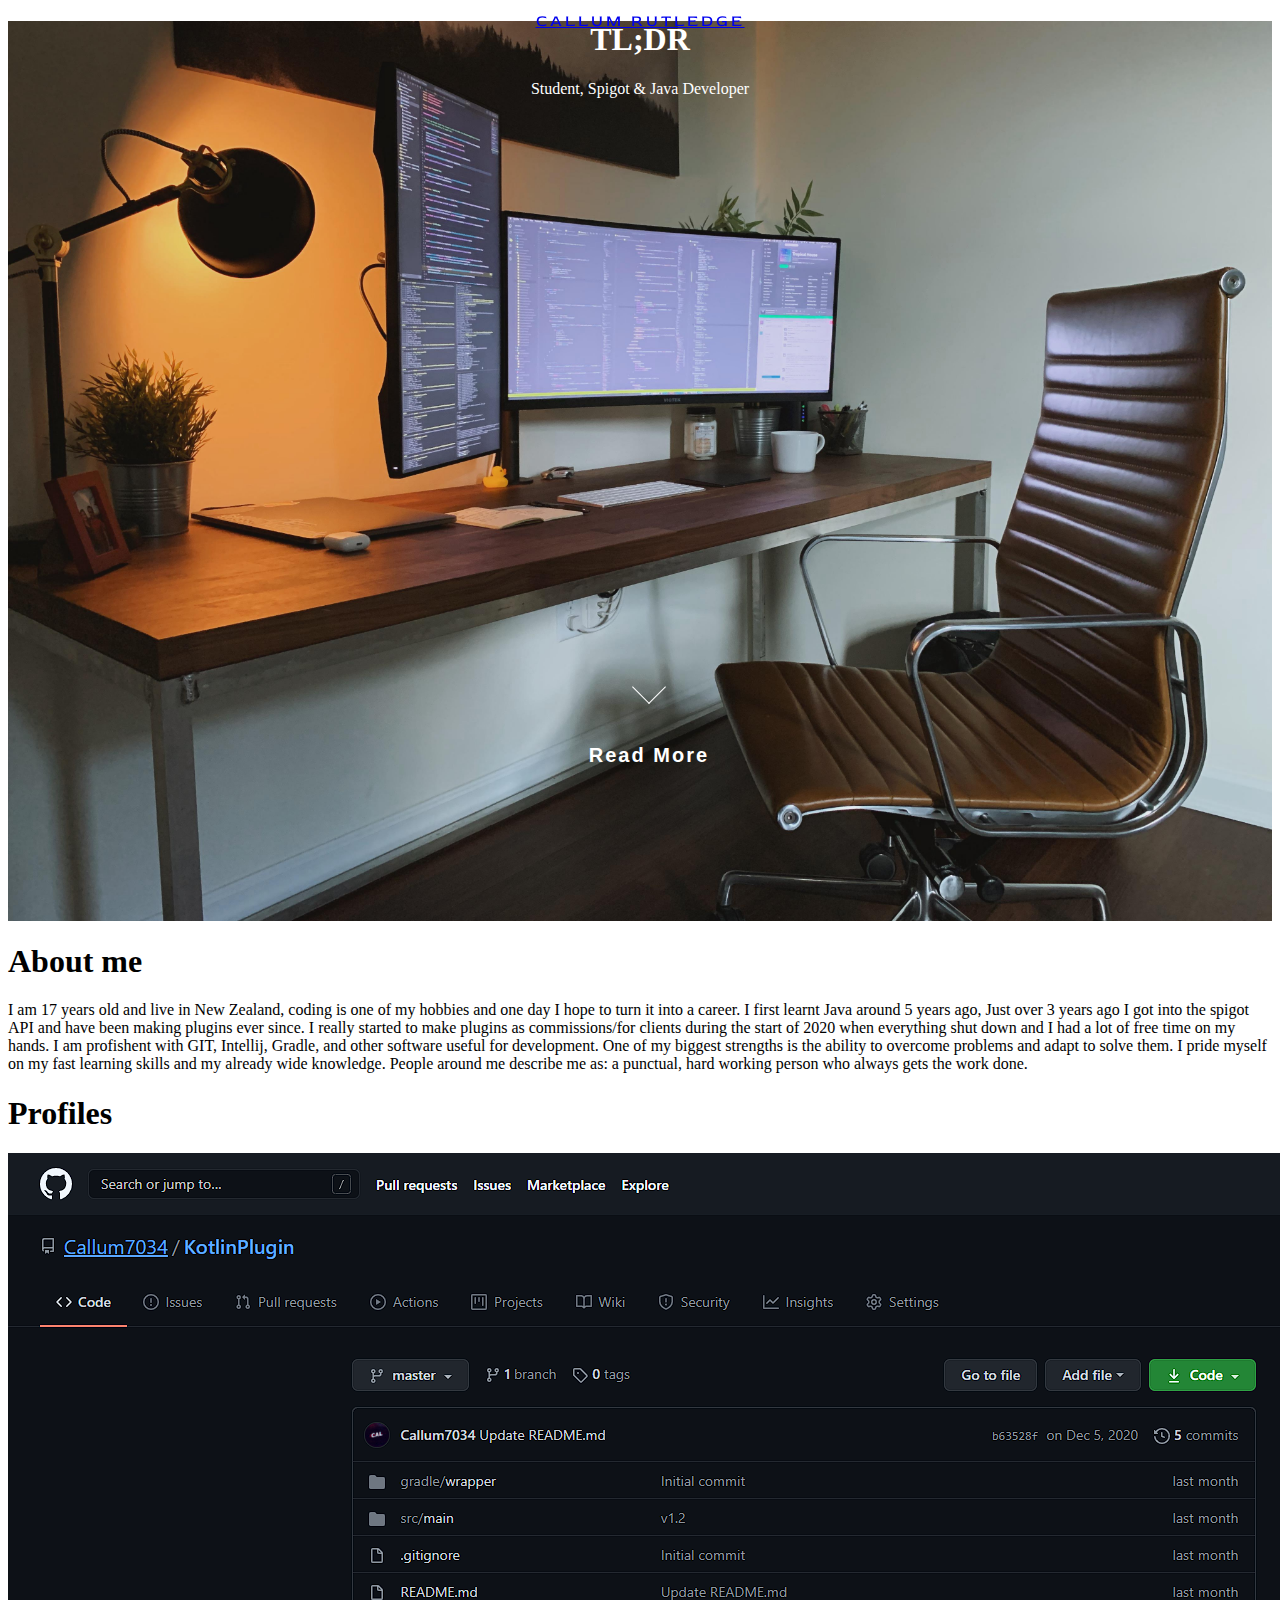
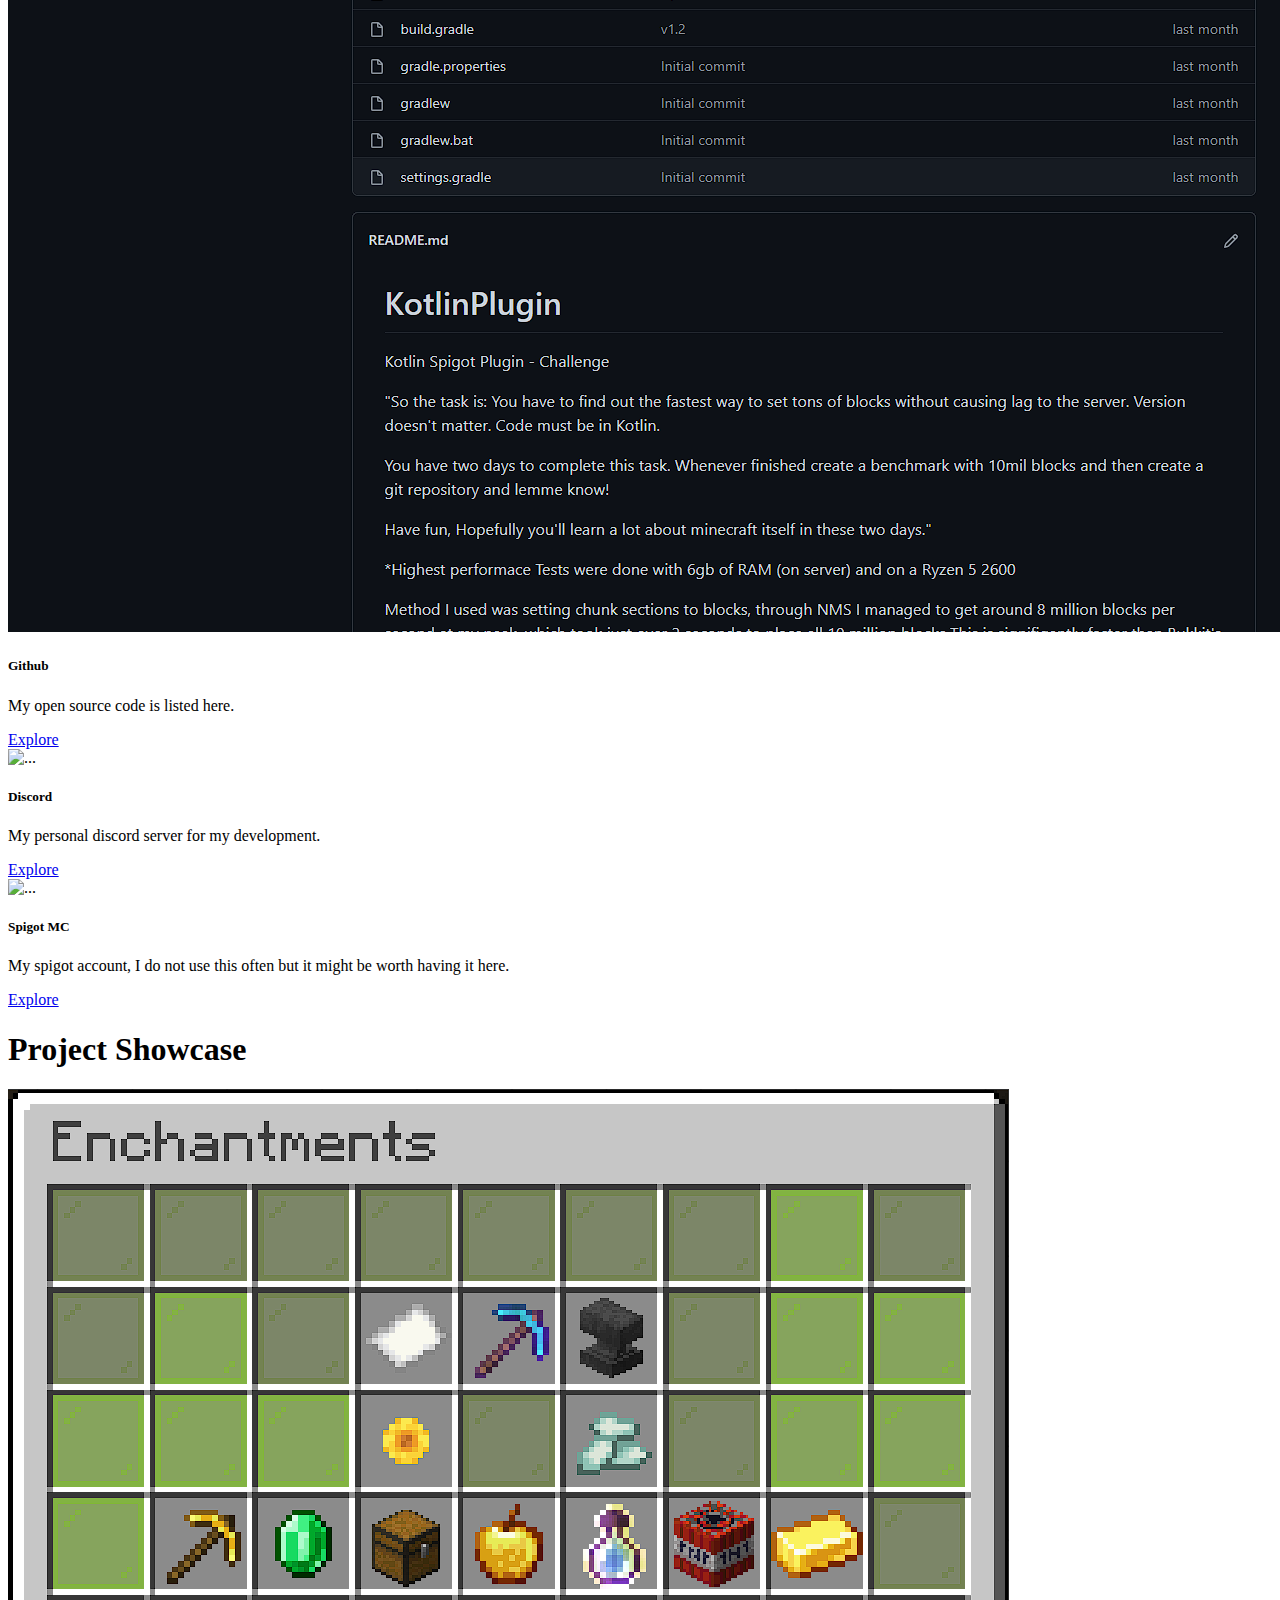
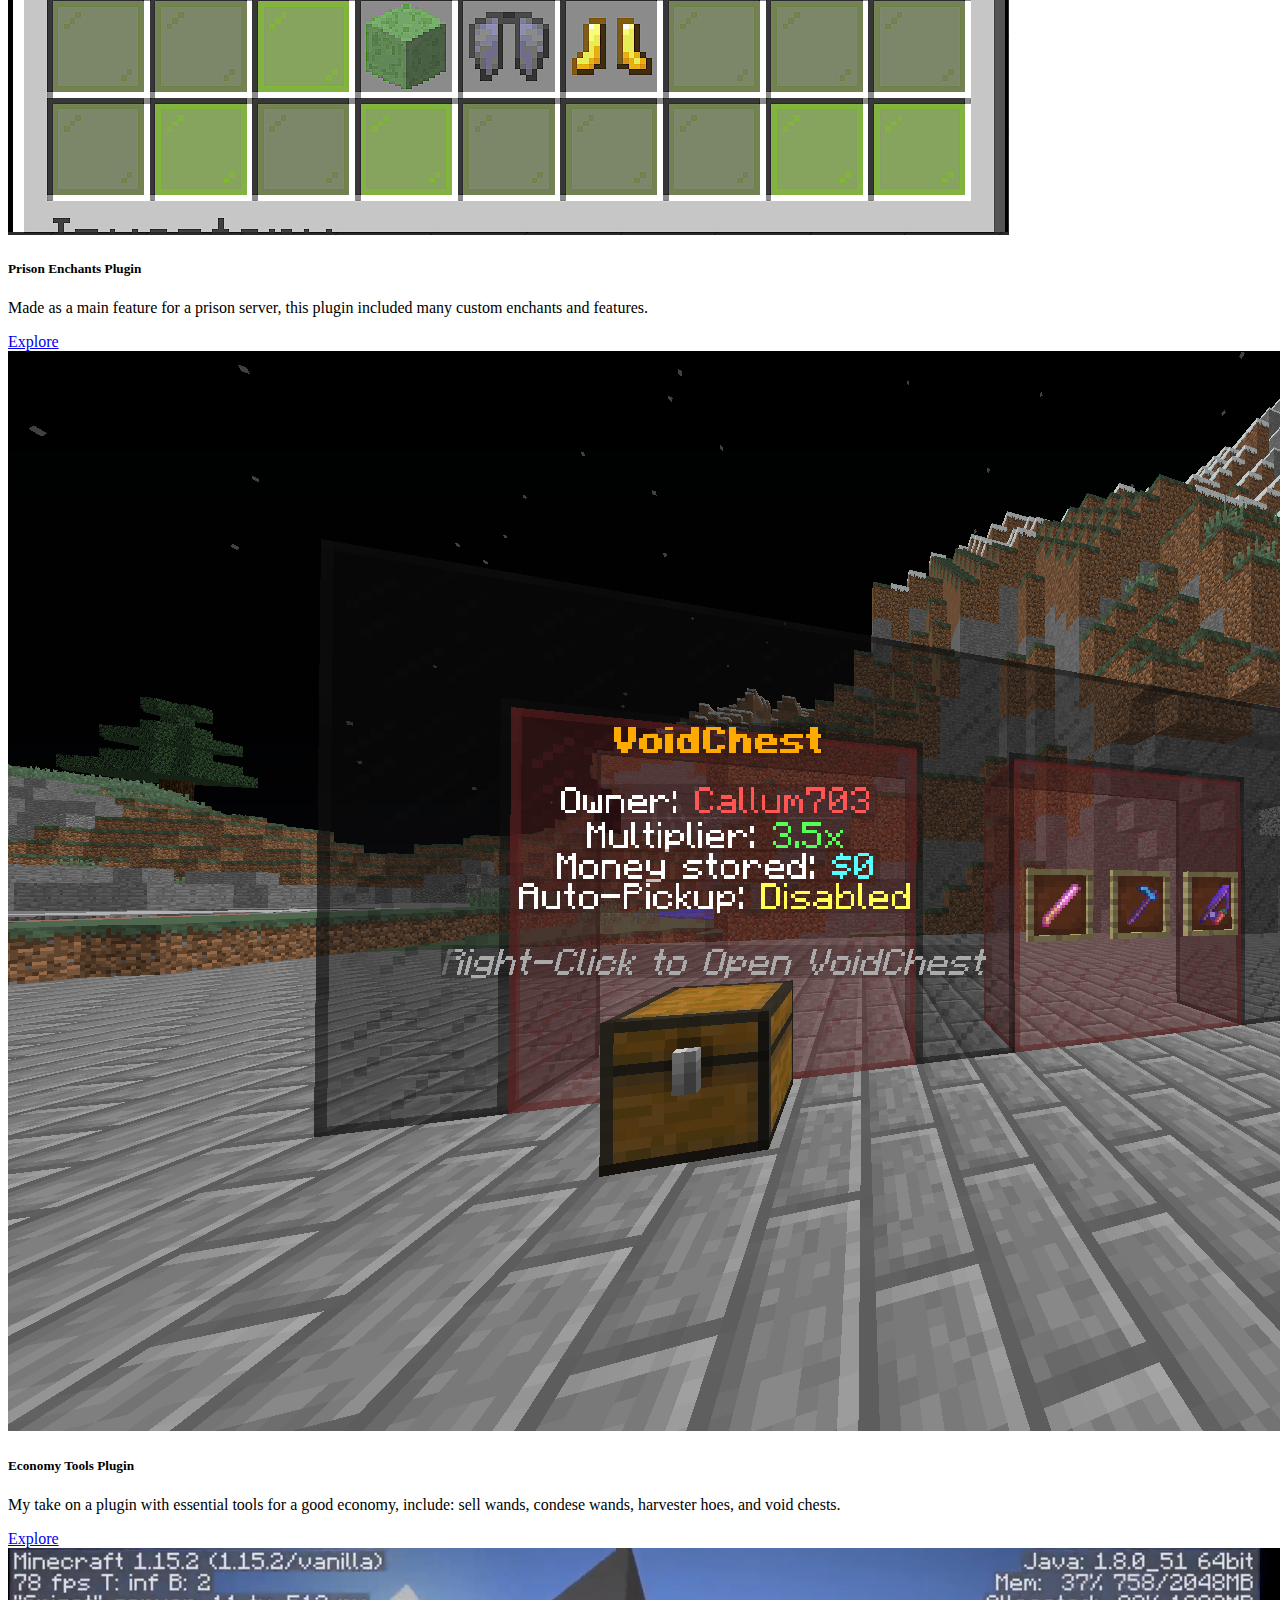
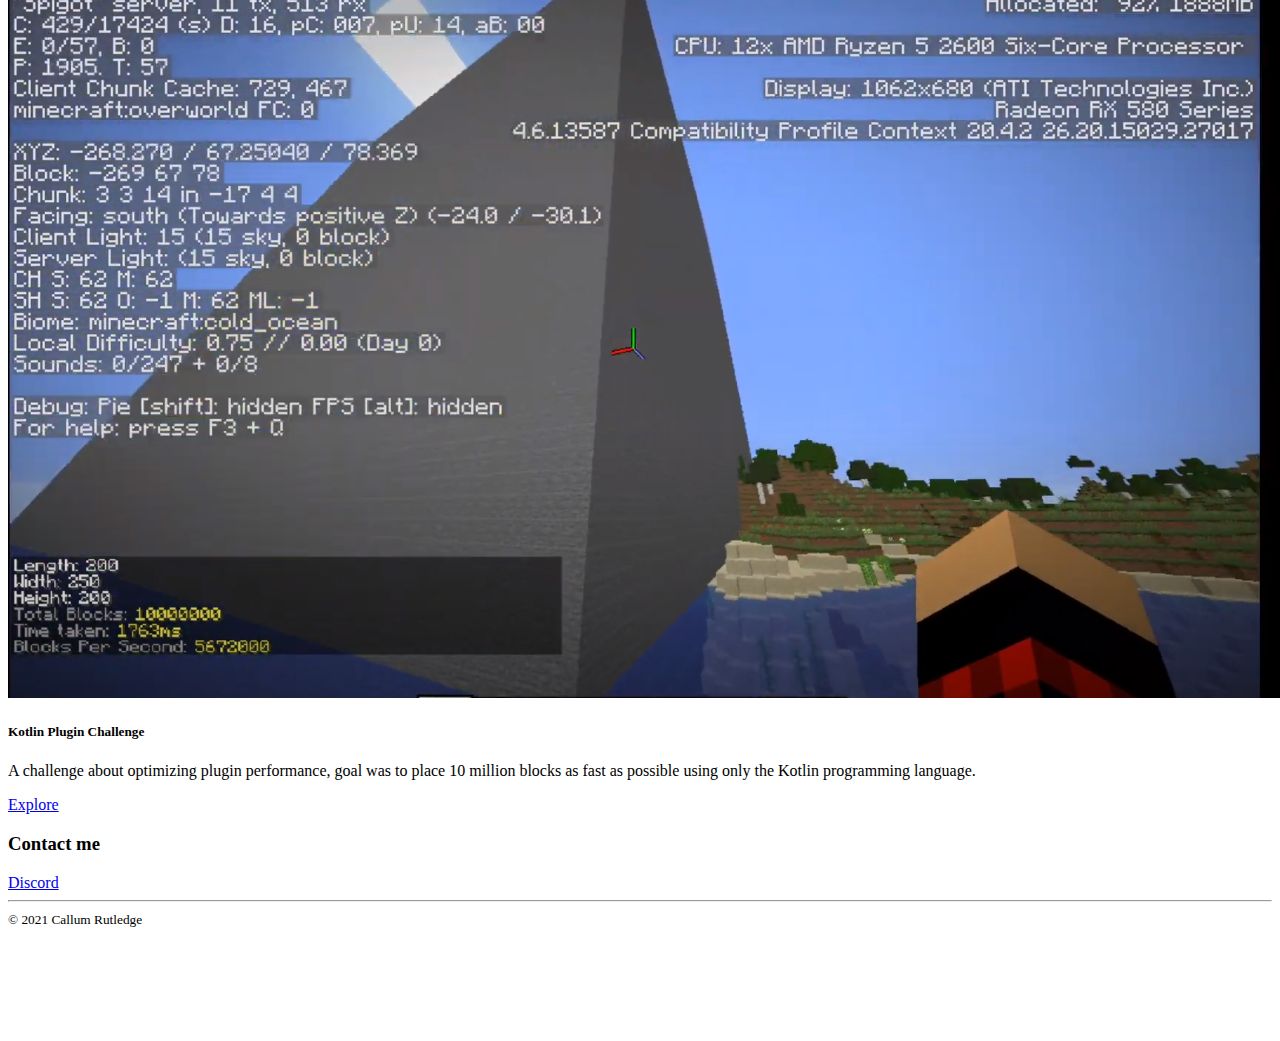
==== index.html @ 1189d26f "Inital Push" ====
<!doctype html>
<html lang="en">
  <head>
    <meta charset="utf-8">
    <meta name="viewport" content="width=device-width, initial-scale=1, shrink-to-fit=no">

    <!-- Bootstrap CSS -->
    <link rel="stylesheet" href="https://stackpath.bootstrapcdn.com/bootstrap/4.5.0/css/bootstrap.min.css" integrity="sha384-9aIt2nRpC12Uk9gS9baDl411NQApFmC26EwAOH8WgZl5MYYxFfc+NcPb1dKGj7Sk" crossorigin="anonymous">

    <!-- fonts -->
    <link href="https://fonts.googleapis.com/css2?family=Red+Rose&display=swap" rel="stylesheet">


    <!-- Custom css -->
    <link rel="stylesheet" type="text/css" href="css/main.css">

    <!-- favicon -->
    <link rel="icon" href="imgs/favicon.png" type="image/gif" sizes="16x16">

    <title>Callum's Portfolio</title>

  </head>
<body>

<!-- navbar -->
<nav id="mainNavbar" class="navbar navbar-light navbar-expand-md py-0 fixed-top">
  <div class="container py-4">
    <a href="#" class="navbar-brand font">CALLUM RUTLEDGE</a>
  </div>
  
</nav>

<!-- Showcase -->

  <section id="showcase" class="demo d-flex justify content center align-items-center">
    <div id="header" class="container text-center">
        <h1 class="display-4">TL;DR</h1>
        <p class="lead d-none d-md-block">Student, Spigot &amp; Java Developer</p>
    </div>
    <a href="#about"><span></span>Read More</a>
</section>

<!-- About section -->
<section id="about" >
  <div class="container text-center">
    <div>
        <h1 class="text-center justify-content-center my-5">About me</h1>
        <p class="lead">I am 17 years old and live in New Zealand, coding is one of my hobbies and one day I hope to turn it into a career. I first learnt Java around 5 years ago, Just over 3 years ago I got into the spigot API and have been making plugins ever since. I really started to make plugins as commissions/for clients during the start of 2020 when everything shut down and I had a lot of free time on my hands. I am profishent with GIT, Intellij, Gradle, and other software useful for development. One of my biggest strengths is the ability to overcome problems and adapt to solve them. I pride myself on my fast learning skills and my already wide knowledge. People around me describe me as: a punctual, hard working person who always gets the work done.</p>
    </div>
</div>
</section>
  


<!-- Cards Row 1-->

<h1 class="text-center justify-content-center my-5">Profiles</h1>
<div class="container">
    <div class="row mb-5">
      <div class="col-md-4">
        <div class="card">
          <img src="imgs/github.png" class="card-img-top" alt="...">
          <div class="card-body">
            <h5 class="card-title">Github</h5>
            <p class="card-text">My open source code is listed here.</p>
            <a href="https://github.com/Callum7034" target="_blank" class="btn btn-sm btn-primary">Explore</a>
          </div>
        </div>
      </div>
		<div class="col-md-4">
        <div class="card">
          <img src="imgs/discord.png" class="card-img-top" alt="...">
          <div class="card-body">
            <h5 class="card-title">Discord</h5>
            <p class="card-text">My personal discord server for my development.</p>
            <a href="https://discord.gg/" target="_blank" class="btn btn-sm btn-primary">Explore</a>
          </div>
        </div>
      </div>
		<div class="col-md-4">
        <div class="card">
          <img src="imgs/spgiot.png" class="card-img-top" alt="...">
          <div class="card-body">
            <h5 class="card-title">Spigot MC</h5>
            <p class="card-text">My spigot account, I do not use this often but it might be worth having it here.</p>
            <a href="https://www.spigotmc.org/members/callum703.444223/" target="_blank" class="btn btn-sm btn-primary">Explore</a>
          </div>
        </div>
      </div>
      
  </div>

</div>

<!-- Showcase section --> 
<!-- Card row 2 -->
<h1 class="text-center justify-content-center my-5">Project Showcase</h1>
<div class="container">
    <div class="row mb-5">
      <div class="col-md-4">
        <div class="card">
          <img src="imgs/projects/PrisonEnchants/enchantsGUI.PNG" class="card-img-top" alt="...">
          <div class="card-body">
            <h5 class="card-title">Prison Enchants Plugin</h5>
            <p class="card-text">Made as a main feature for a prison server, this plugin included many custom enchants and features.</p>
<a href="https://callum7034.github.io/" target="_blank" class="btn btn-sm btn-primary">Explore</a>
          </div>
        </div>
      </div>
      <div class="col-md-4">
        <div class="card">
          <img src="imgs/projects/EcoTools/cover.png" class="card-img-top" alt="...">
          <div class="card-body">
            <h5 class="card-title">Economy Tools Plugin</h5>
            <p class="card-text">My take on a plugin with essential tools for a good economy, include: sell wands, condese wands, harvester hoes, and void chests.</p>
            <a href="https://callum7034.github.io/" target="_blank" class="btn btn-sm btn-primary">Explore</a>
          </div>
        </div>
      </div>
      <div class="col-md-4">
        <div class="card">
          <img src="imgs/projects/kotlinplugin/10mil cube.PNG" class="card-img-top" alt="...">
          <div class="card-body">
            <h5 class="card-title">Kotlin Plugin Challenge</h5>
            <p class="card-text">A challenge about optimizing plugin performance, goal was to place 10 million blocks as fast as possible using only the Kotlin programming language.</p>
            <a href="https://callum7034.github.io/" target="_blank" class="btn btn-sm btn-primary">Explore</a>
          </div>
        </div>
      </div>
    </div>
</div>
<!-- Footer -->

<div>
<footer id="sticky-footer" class="py-5 bg-dark text-white" style="height: 200px">
    <div class="text-center">
      <h3>Contact me</h3>
        <div class="btn-group-toggle" data-toggle="buttons">
          <a href="https://discord.gg/" target="_blank" class="btn btn-secondary btn-lg active" role="button" aria-pressed="true">Discord</a>
        </div>
        <hr>
      <small>&copy; 2021 Callum Rutledge</small>
    </div>
  </footer>
</div>



<!-- Optional JavaScript -->
<!-- jQuery first, then Popper.js, then Bootstrap JS -->
    
    <script src="https://code.jquery.com/jquery-3.5.1.slim.min.js" integrity="sha384-DfXdz2htPH0lsSSs5nCTpuj/zy4C+OGpamoFVy38MVBnE+IbbVYUew+OrCXaRkfj" crossorigin="anonymous"></script>
    <script src="https://cdn.jsdelivr.net/npm/popper.js@1.16.0/dist/umd/popper.min.js" integrity="sha384-Q6E9RHvbIyZFJoft+2mJbHaEWldlvI9IOYy5n3zV9zzTtmI3UksdQRVvoxMfooAo" crossorigin="anonymous"></script>
    <script src="https://stackpath.bootstrapcdn.com/bootstrap/4.5.0/js/bootstrap.min.js" integrity="sha384-OgVRvuATP1z7JjHLkuOU7Xw704+h835Lr+6QL9UvYjZE3Ipu6Tp75j7Bh/kR0JKI" crossorigin="anonymous"></script>

    <script src="js/main.js"></script>
 
  </body>
</html>
---- css/main.css ----
#showcase{
	text-align: center;
	text-underline-position: center;
	background:url("../imgs/workstation.jpg");
	color: white;
	height:100vh;
	background-position: center;
	background-repeat:no-repeat;
	background-size:cover;
}

.font{

	position: absolute;
  top: 50%;
  left: 50%;
  transform: translateX(-50%) translateY(-50%);
  font-family: 'Red Rose', cursive;

}

.navbar {
  text-align: center;
  color: #000000;
  background: rgba(0, 0, 0, 0.911);
  background-color: rgba(255, 255, 255, 0.178);
  backdrop-filter: blur(20px);
}

.navbar-brand{
  letter-spacing: 3px;
}

.demo a {
  position: absolute;
  /* position: relative; */
  left: 46%;
  top: 80%;
  z-index: 2;
  display: inline-block;
  -webkit-transform: translate(0, -50%);
  transform: translate(0, -50%);
  color: #ffffff;
  font: normal 700 20px/1 'Montserrat', sans-serif;
  letter-spacing: .1em;
  text-decoration: none;
  transition: opacity .3s;
}

.demo a:hover {
  opacity: .5;
}

#showcase a {
  padding-top: 70px;
}

#showcase a span {
  position: absolute;
  top: 0;
  left: 50%;
  width: 24px;
  height: 24px;
  margin-left: -12px;
  border-left: 1px solid rgb(255, 255, 255);
  border-bottom: 1px solid rgb(255, 255, 255);
  -webkit-transform: rotate(-45deg);
  transform: rotate(-45deg);
  -webkit-animation: sdb05 1.5s infinite;
  animation: sdb05 1.5s infinite;
  box-sizing: border-box;
}

@-webkit-keyframes sdb05 {
  0% {
      -webkit-transform: rotate(-45deg) translate(0, 0);
      opacity: 0;
  }

  50% {
      opacity: 1;
  }

  100% {
      -webkit-transform: rotate(-45deg) translate(-20px, 20px);
      opacity: 0;
  }
}

@keyframes sdb05 {
  0% {
      transform: rotate(-45deg) translate(0, 0);
      opacity: 0;
  }

  50% {
      opacity: 1;
  }

  100% {
      transform: rotate(-45deg) translate(-20px, 20px);
      opacity: 0;
  }
}



.footer {
  position: static;
  left: 0;
  bottom: 0;
  width: 100%;
  background-color: red;
  color: white;
  text-align: center;
  
}
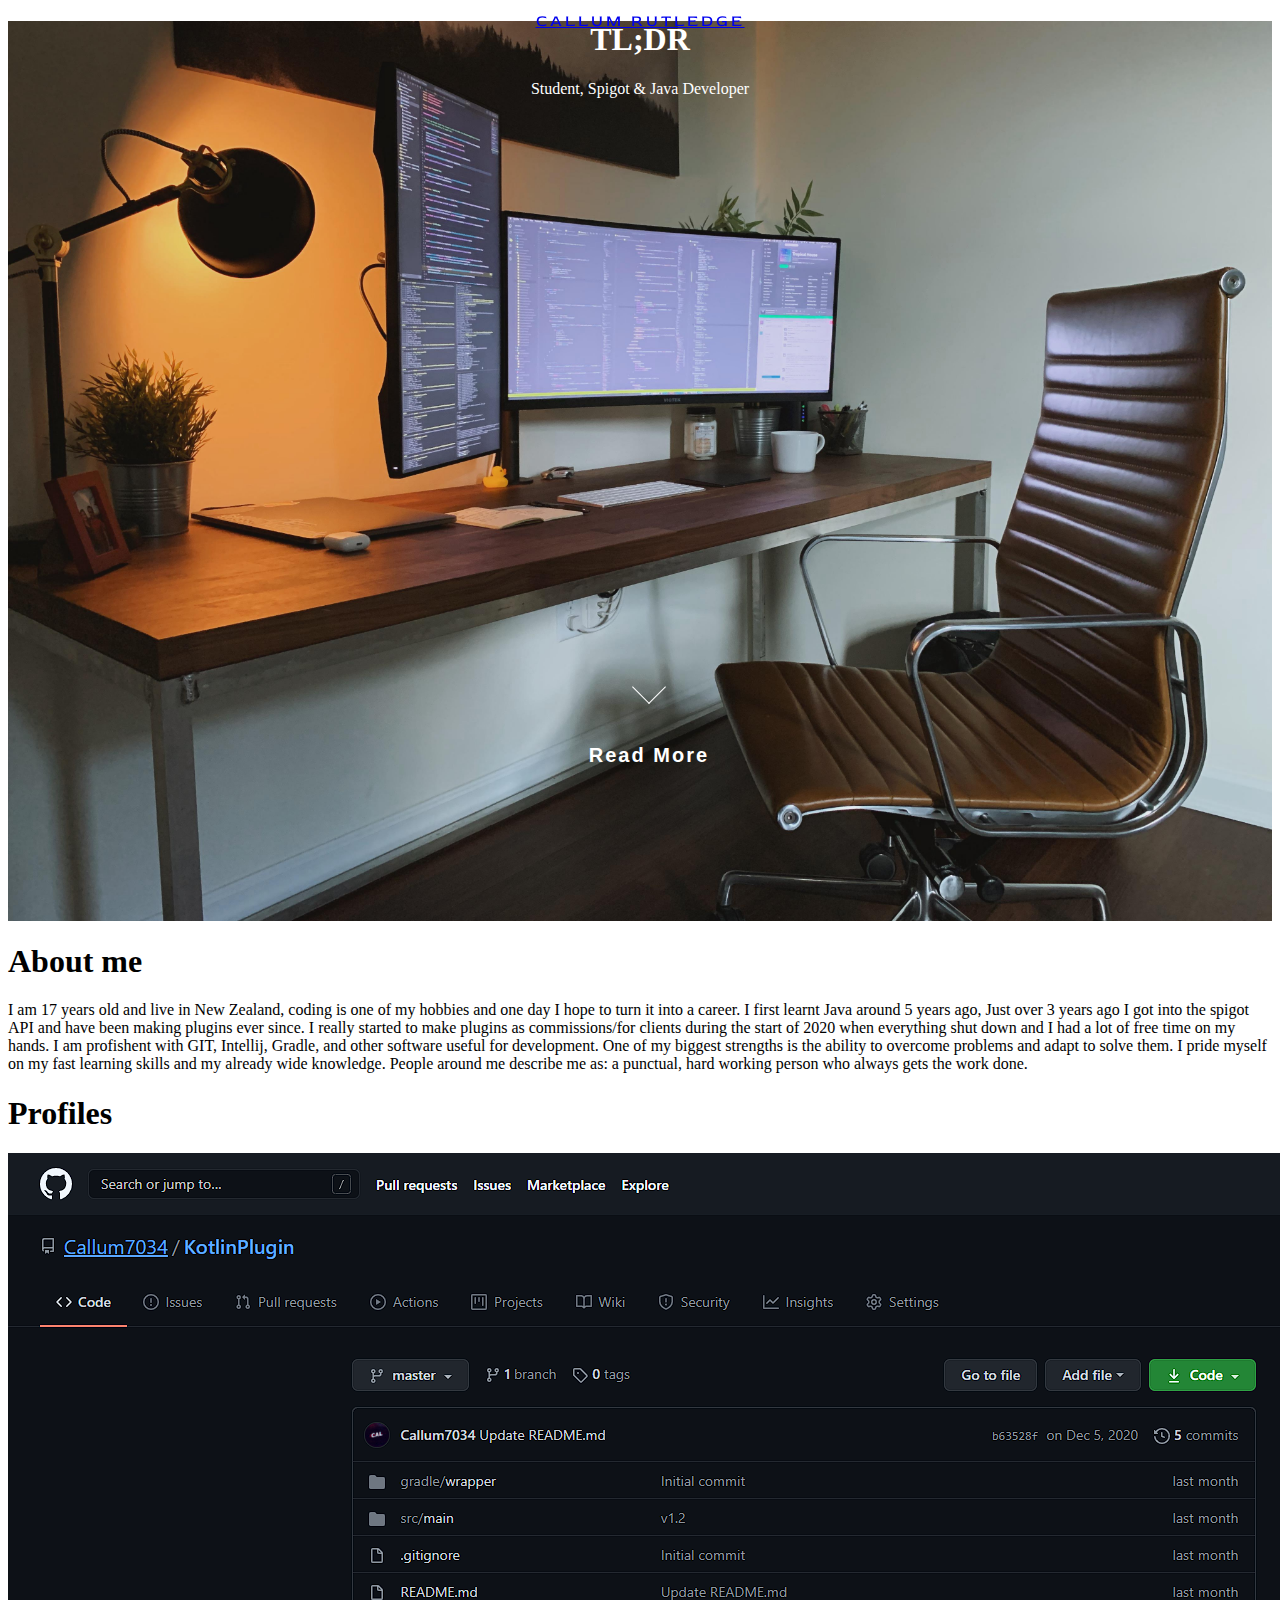
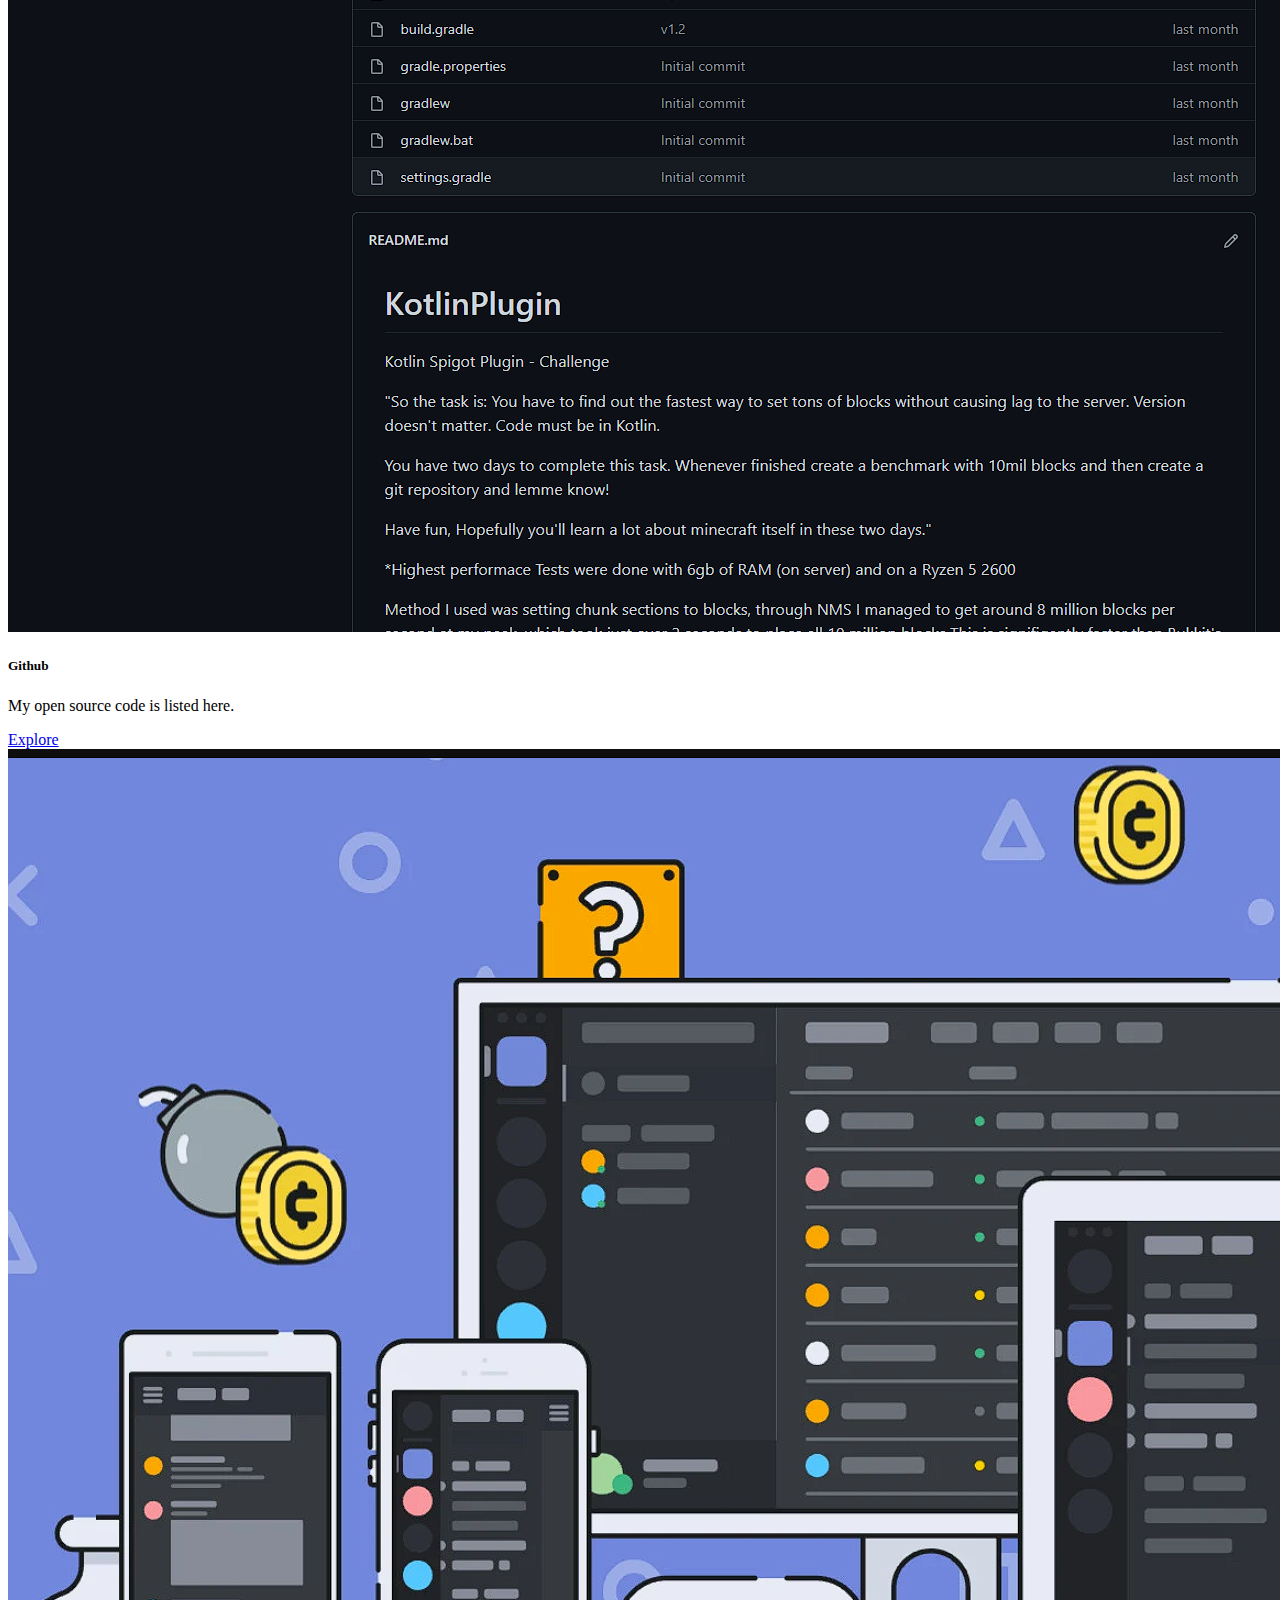
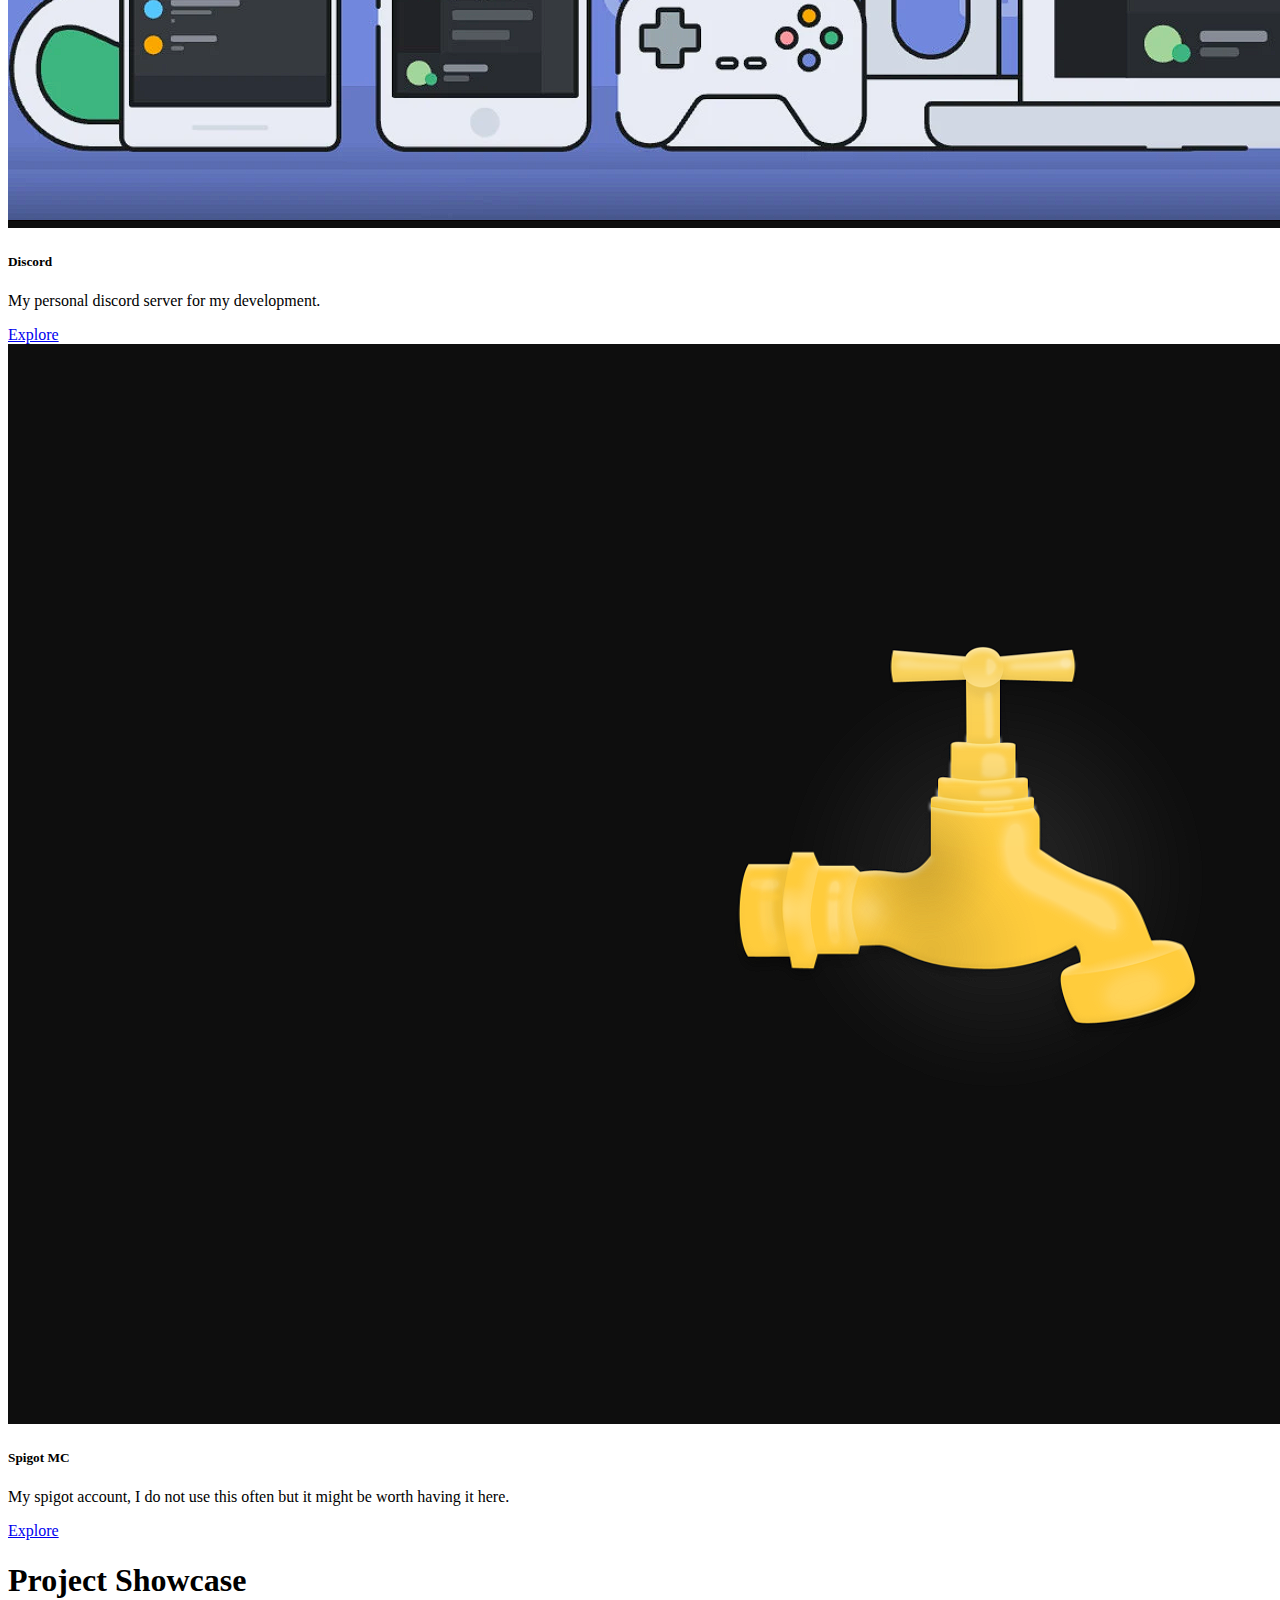
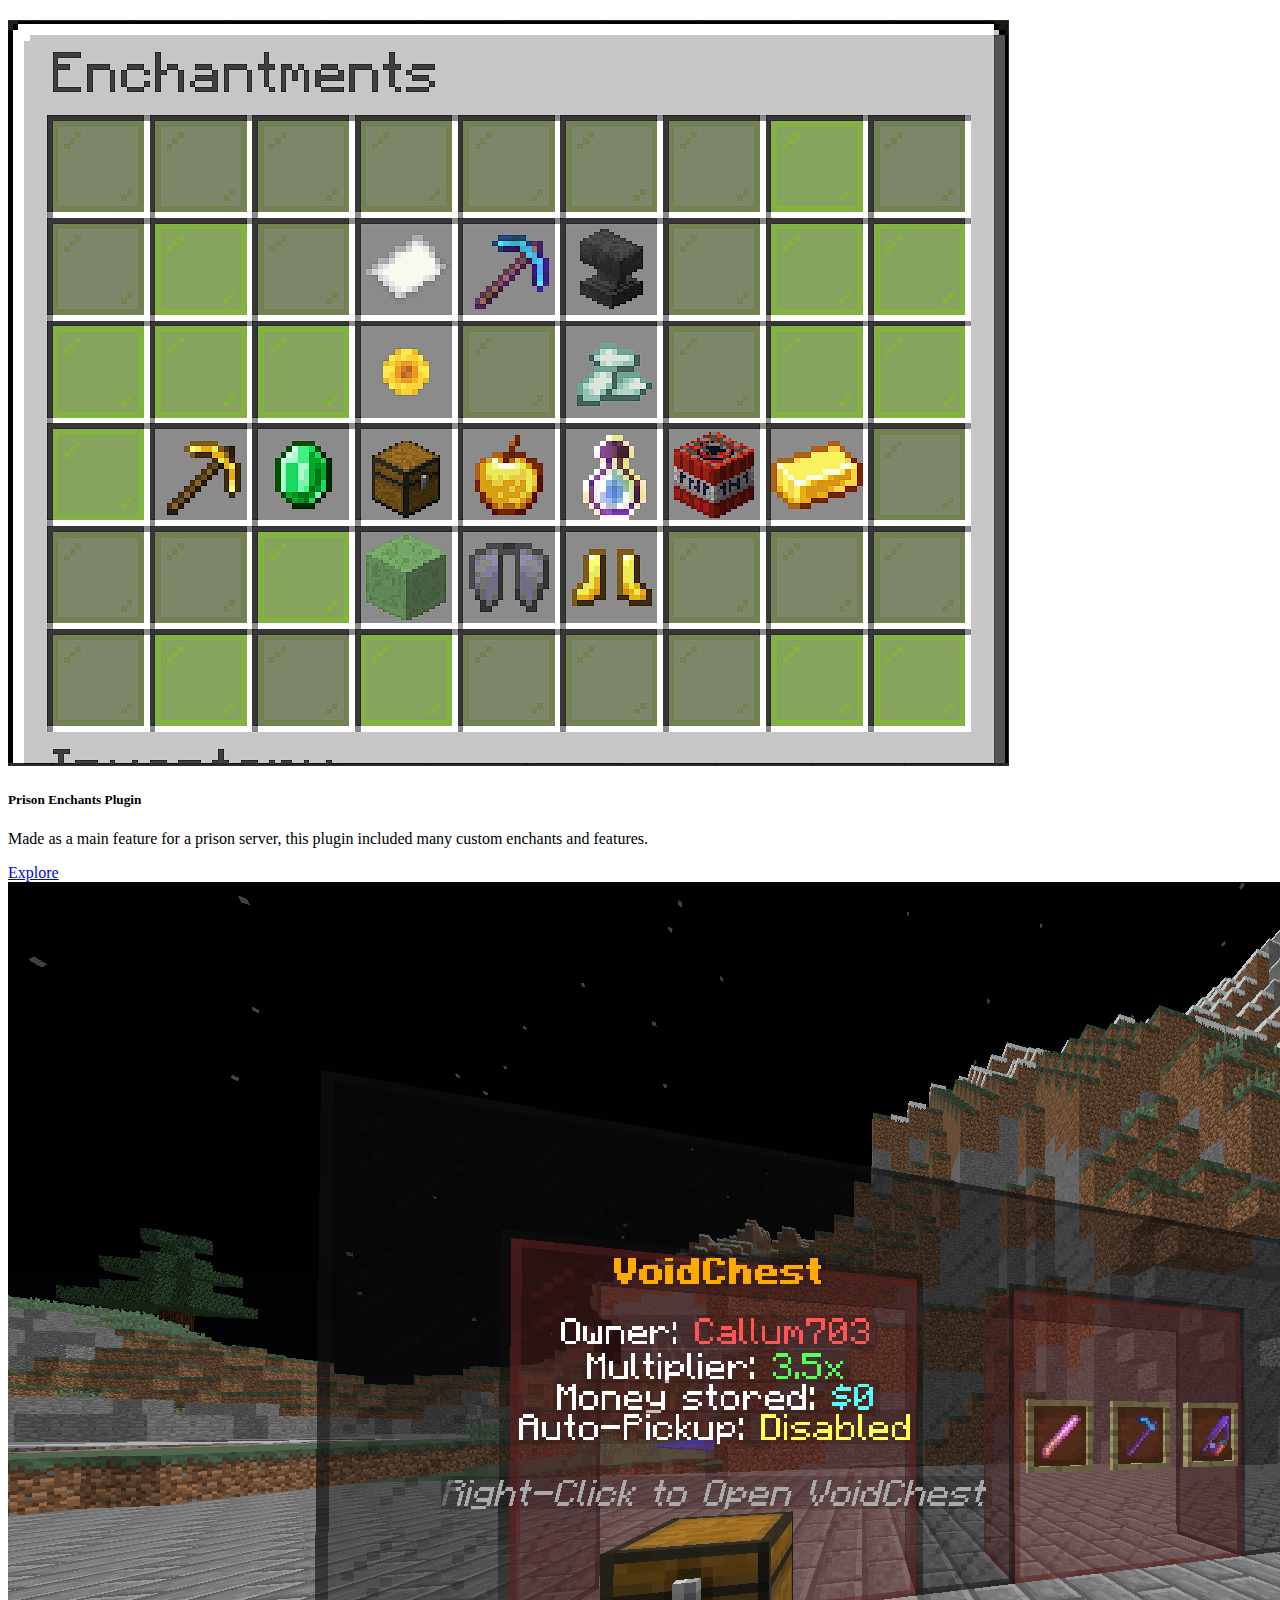
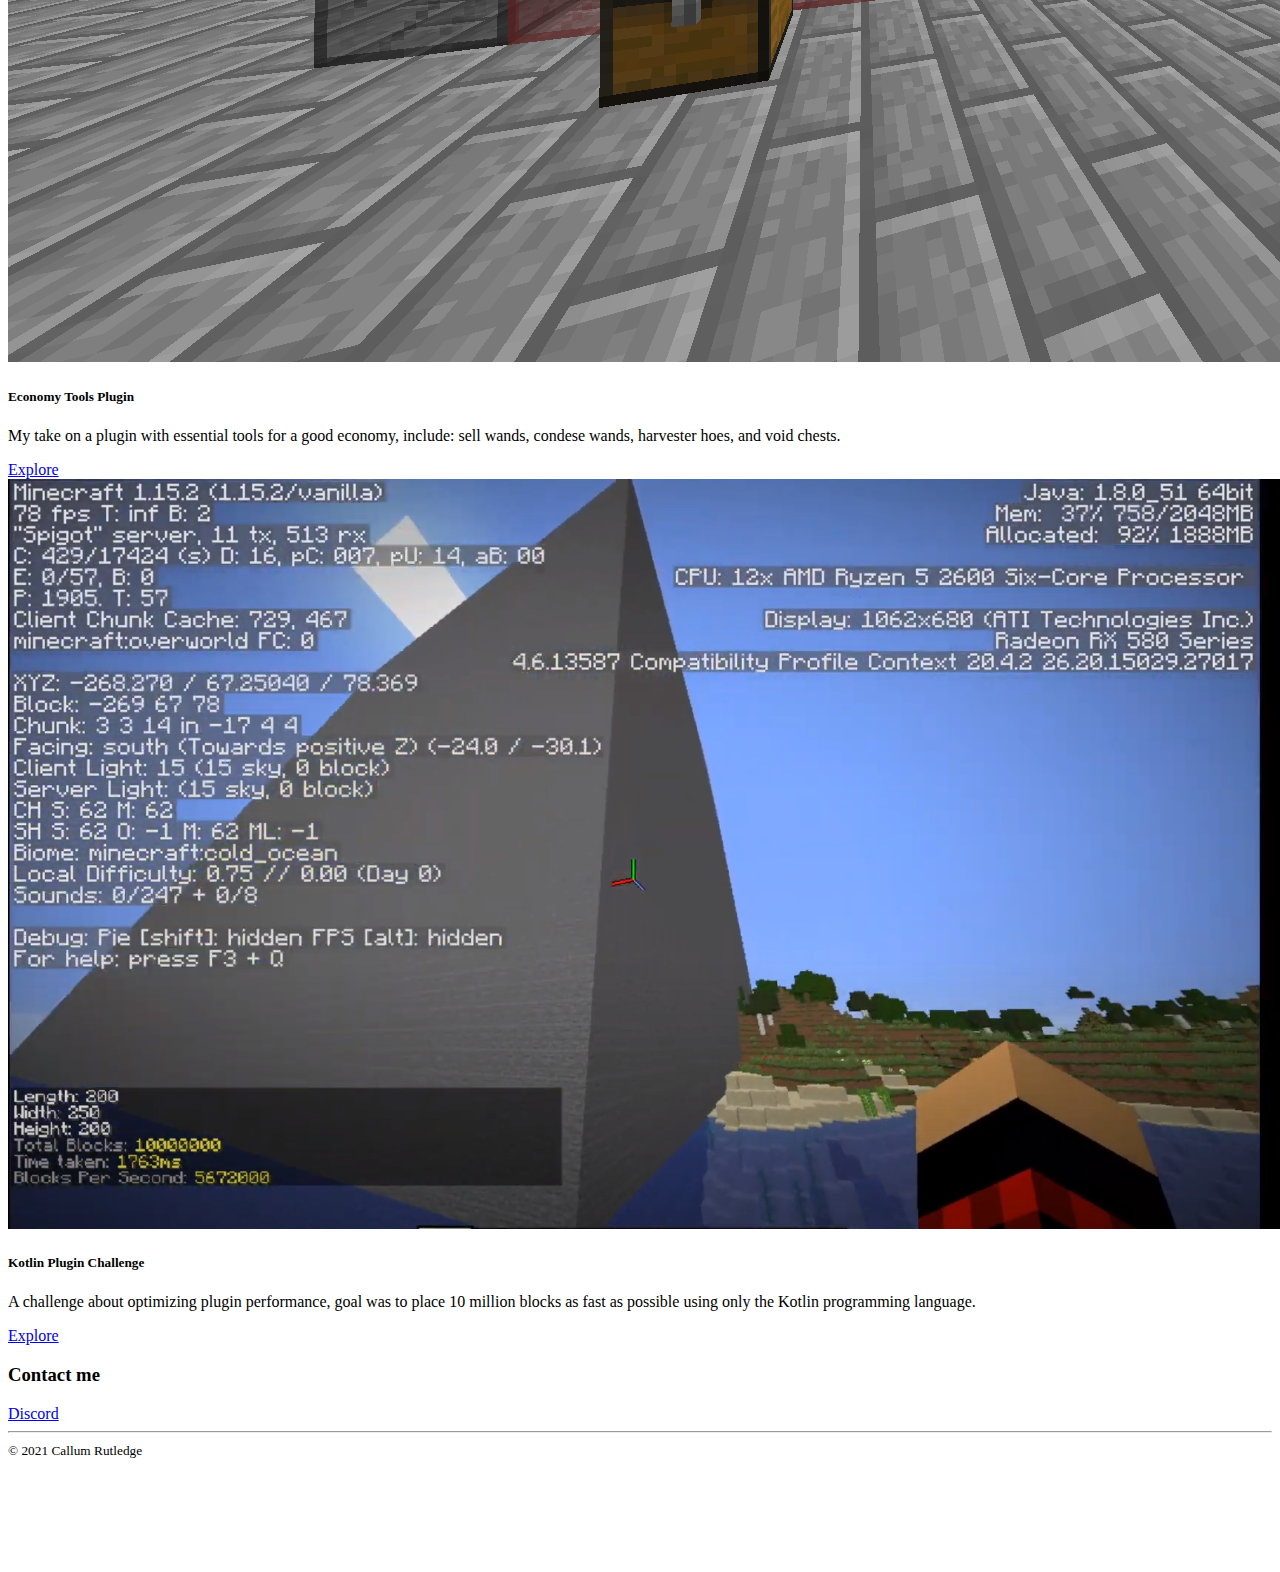
==== commit 56294514: "Update index.html" ====
--- a/index.html
+++ b/index.html
@@ -69,7 +69,7 @@
       </div>
 		<div class="col-md-4">
         <div class="card">
-          <img src="imgs/discord.png" class="card-img-top" alt="...">
+          <img src="imgs/discord.PNG" class="card-img-top" alt="...">
           <div class="card-body">
             <h5 class="card-title">Discord</h5>
             <p class="card-text">My personal discord server for my development.</p>
@@ -79,7 +79,7 @@
       </div>
 		<div class="col-md-4">
         <div class="card">
-          <img src="imgs/spgiot.png" class="card-img-top" alt="...">
+          <img src="imgs/spgiot.PNG" class="card-img-top" alt="...">
           <div class="card-body">
             <h5 class="card-title">Spigot MC</h5>
             <p class="card-text">My spigot account, I do not use this often but it might be worth having it here.</p>
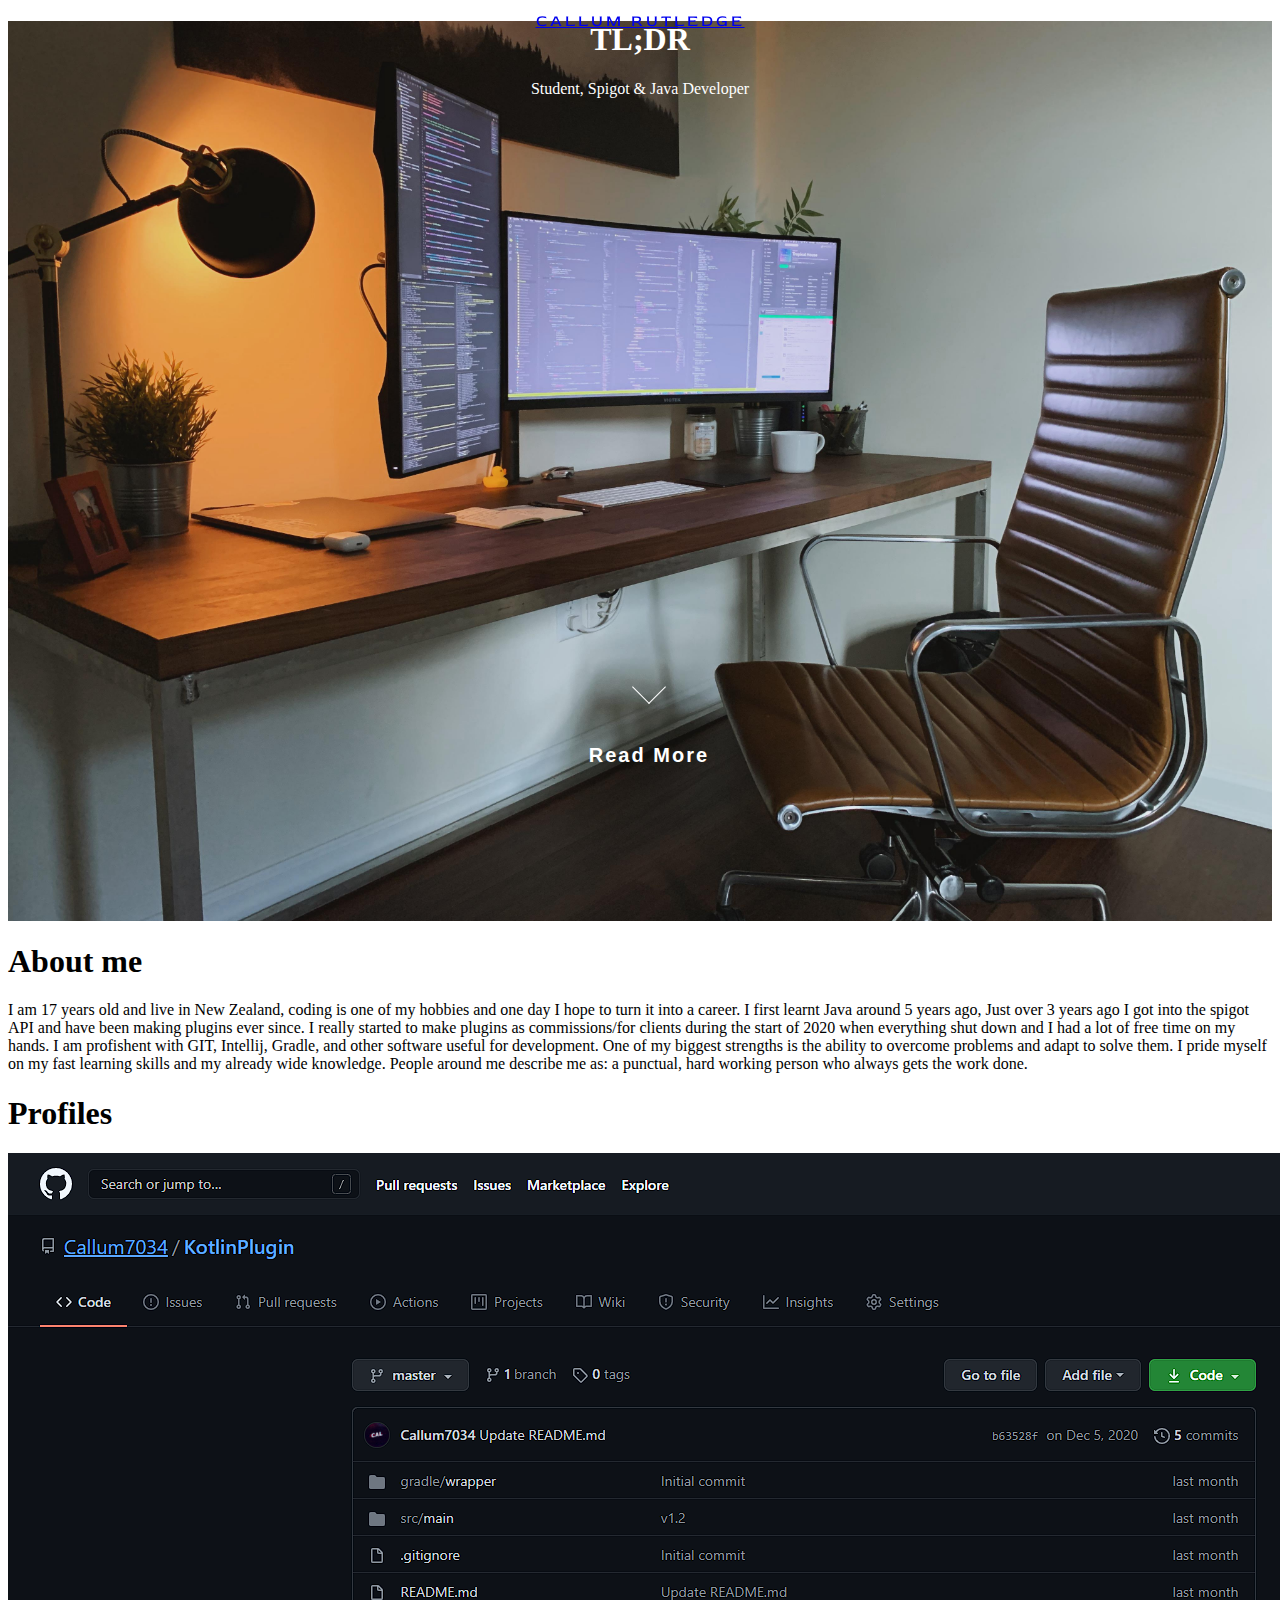
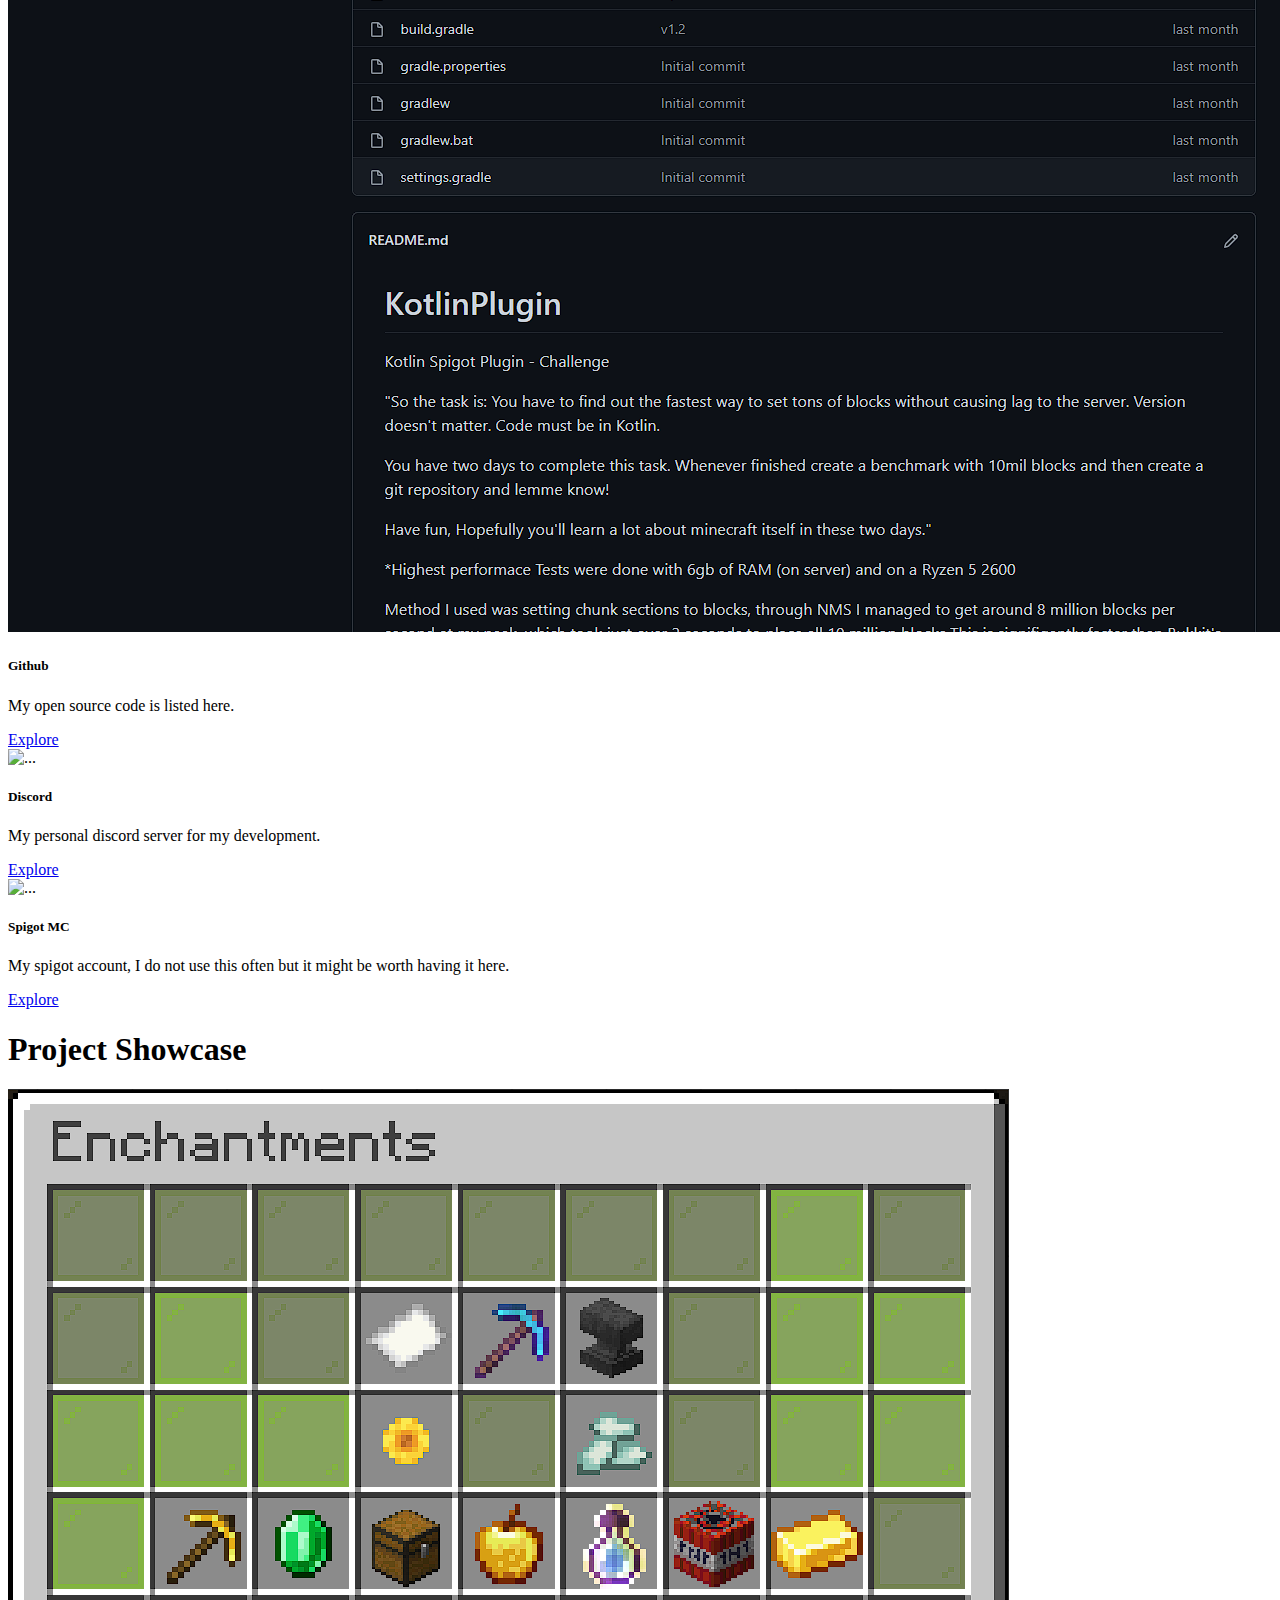
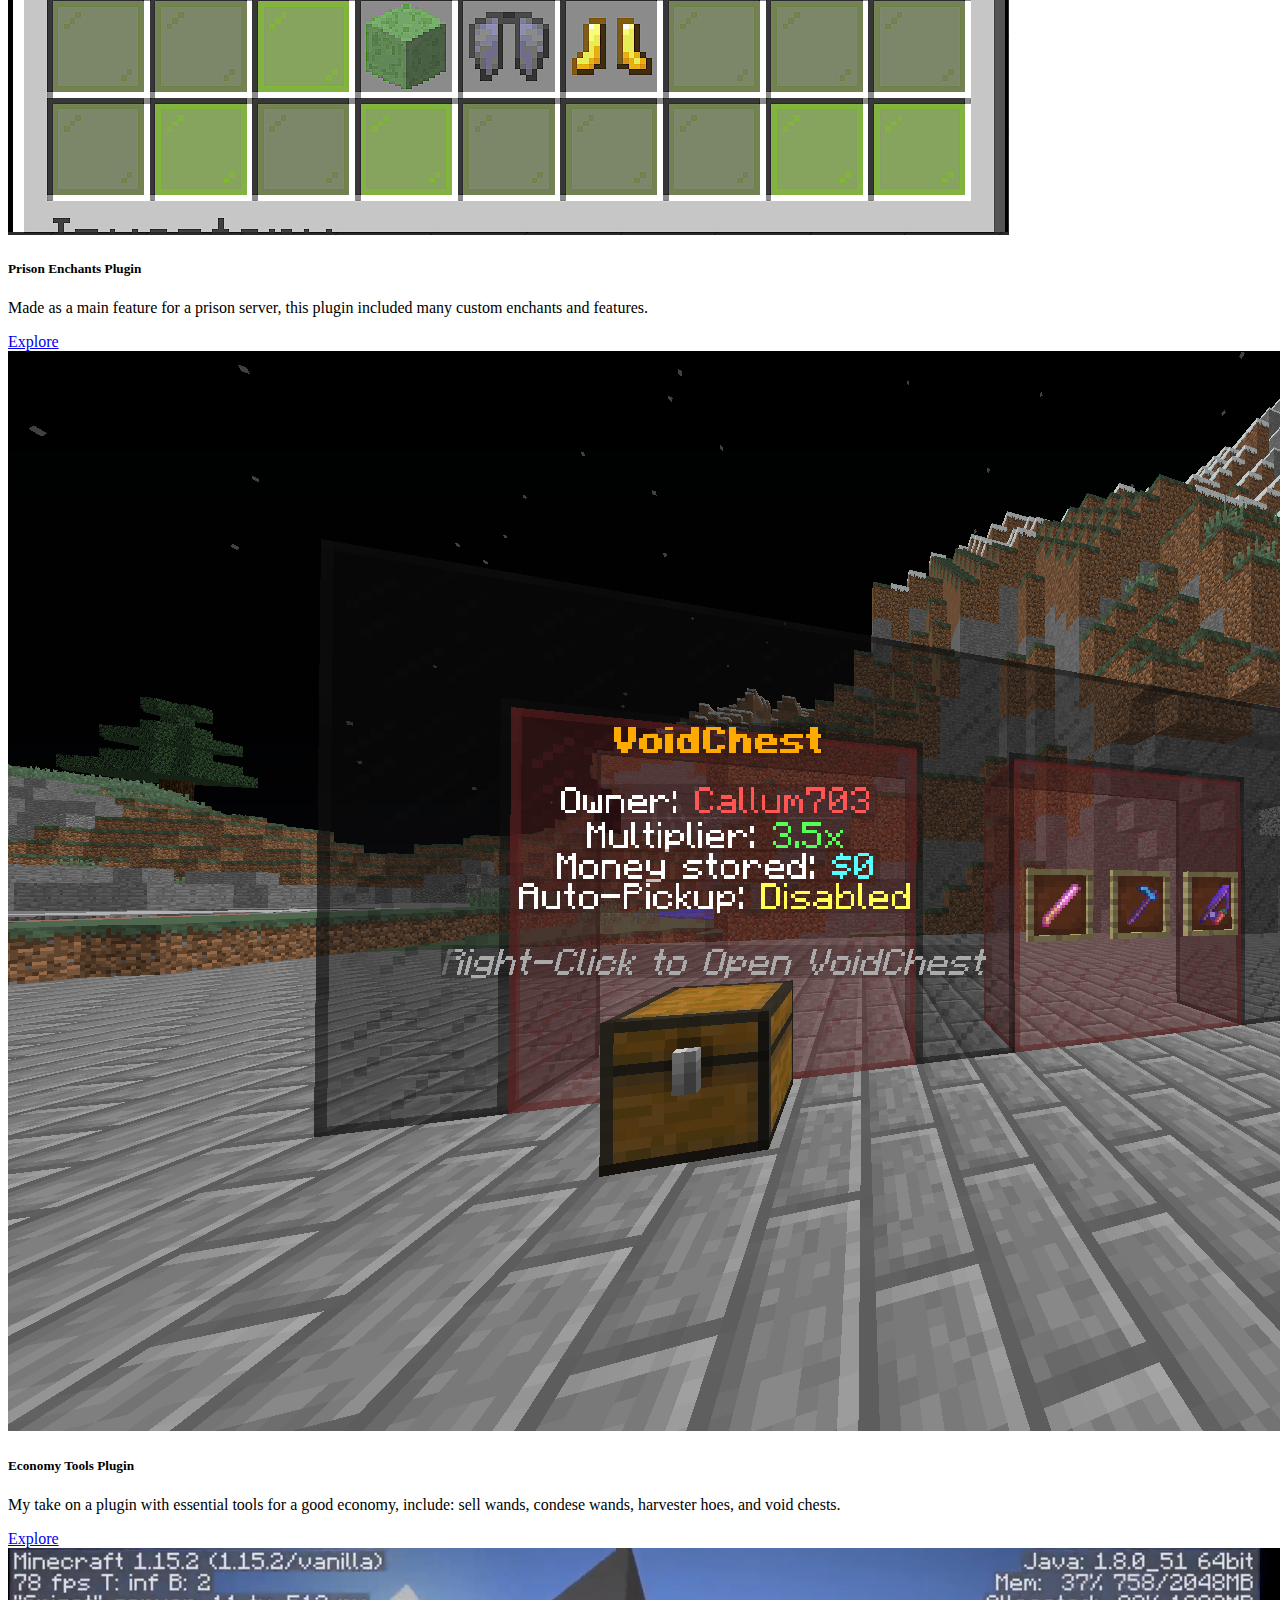
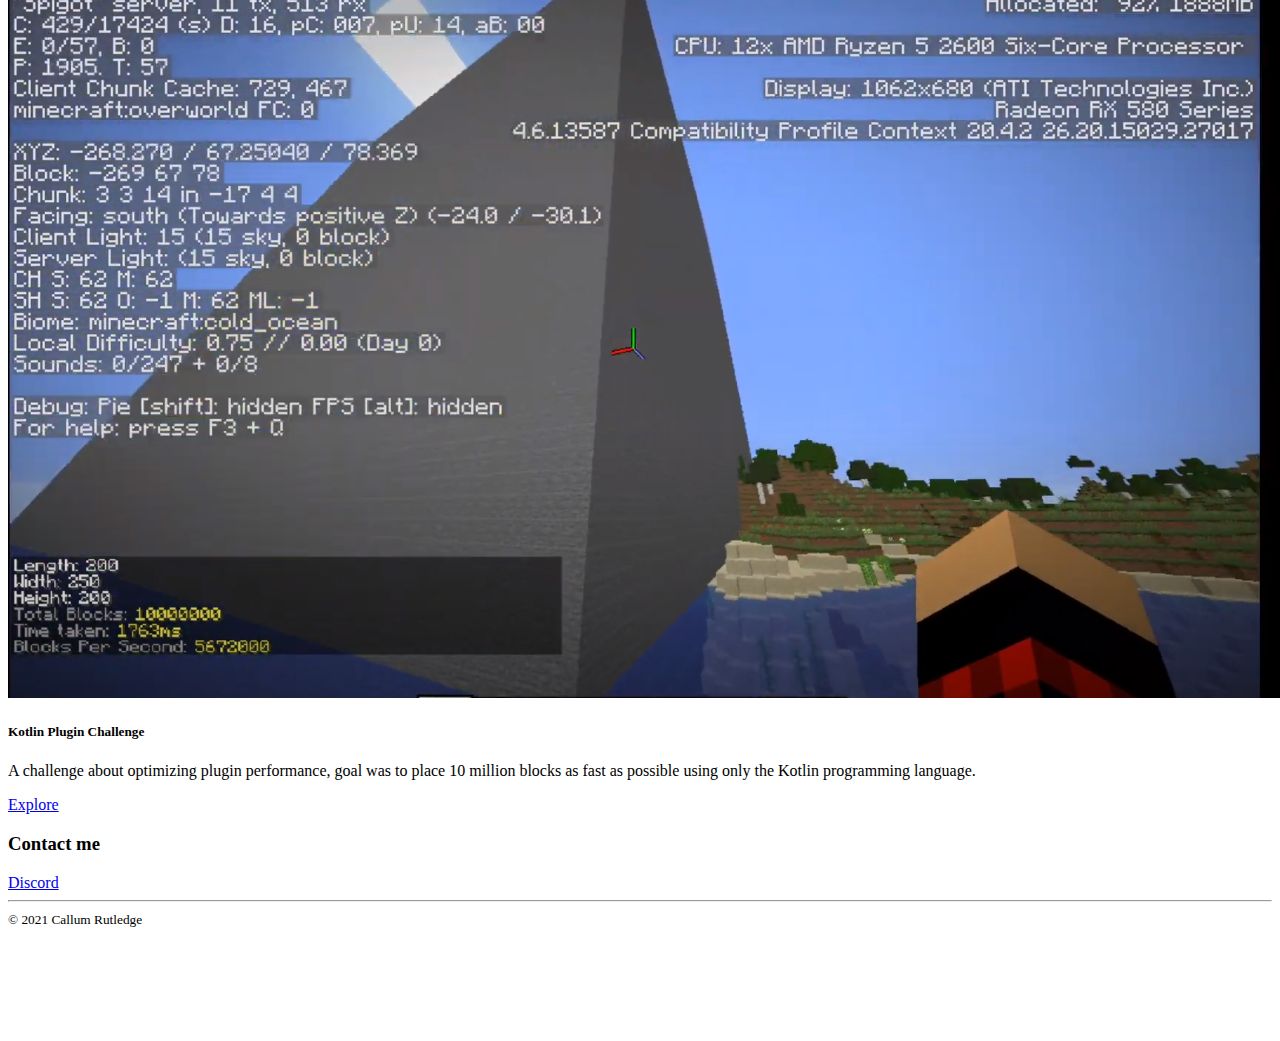
==== commit 750d2952: "prison enchants page" ====
--- a/index.html
+++ b/index.html
@@ -69,7 +69,7 @@
       </div>
 		<div class="col-md-4">
         <div class="card">
-          <img src="imgs/discord.PNG" class="card-img-top" alt="...">
+          <img src="imgs/discord.png" class="card-img-top" alt="...">
           <div class="card-body">
             <h5 class="card-title">Discord</h5>
             <p class="card-text">My personal discord server for my development.</p>
@@ -79,7 +79,7 @@
       </div>
 		<div class="col-md-4">
         <div class="card">
-          <img src="imgs/spgiot.PNG" class="card-img-top" alt="...">
+          <img src="imgs/spgiot.png" class="card-img-top" alt="...">
           <div class="card-body">
             <h5 class="card-title">Spigot MC</h5>
             <p class="card-text">My spigot account, I do not use this often but it might be worth having it here.</p>
@@ -103,7 +103,7 @@
           <div class="card-body">
             <h5 class="card-title">Prison Enchants Plugin</h5>
             <p class="card-text">Made as a main feature for a prison server, this plugin included many custom enchants and features.</p>
-<a href="https://callum7034.github.io/" target="_blank" class="btn btn-sm btn-primary">Explore</a>
+<a href="/prisonEnchants.html" target="_blank" class="btn btn-sm btn-primary">Explore</a>
           </div>
         </div>
       </div>
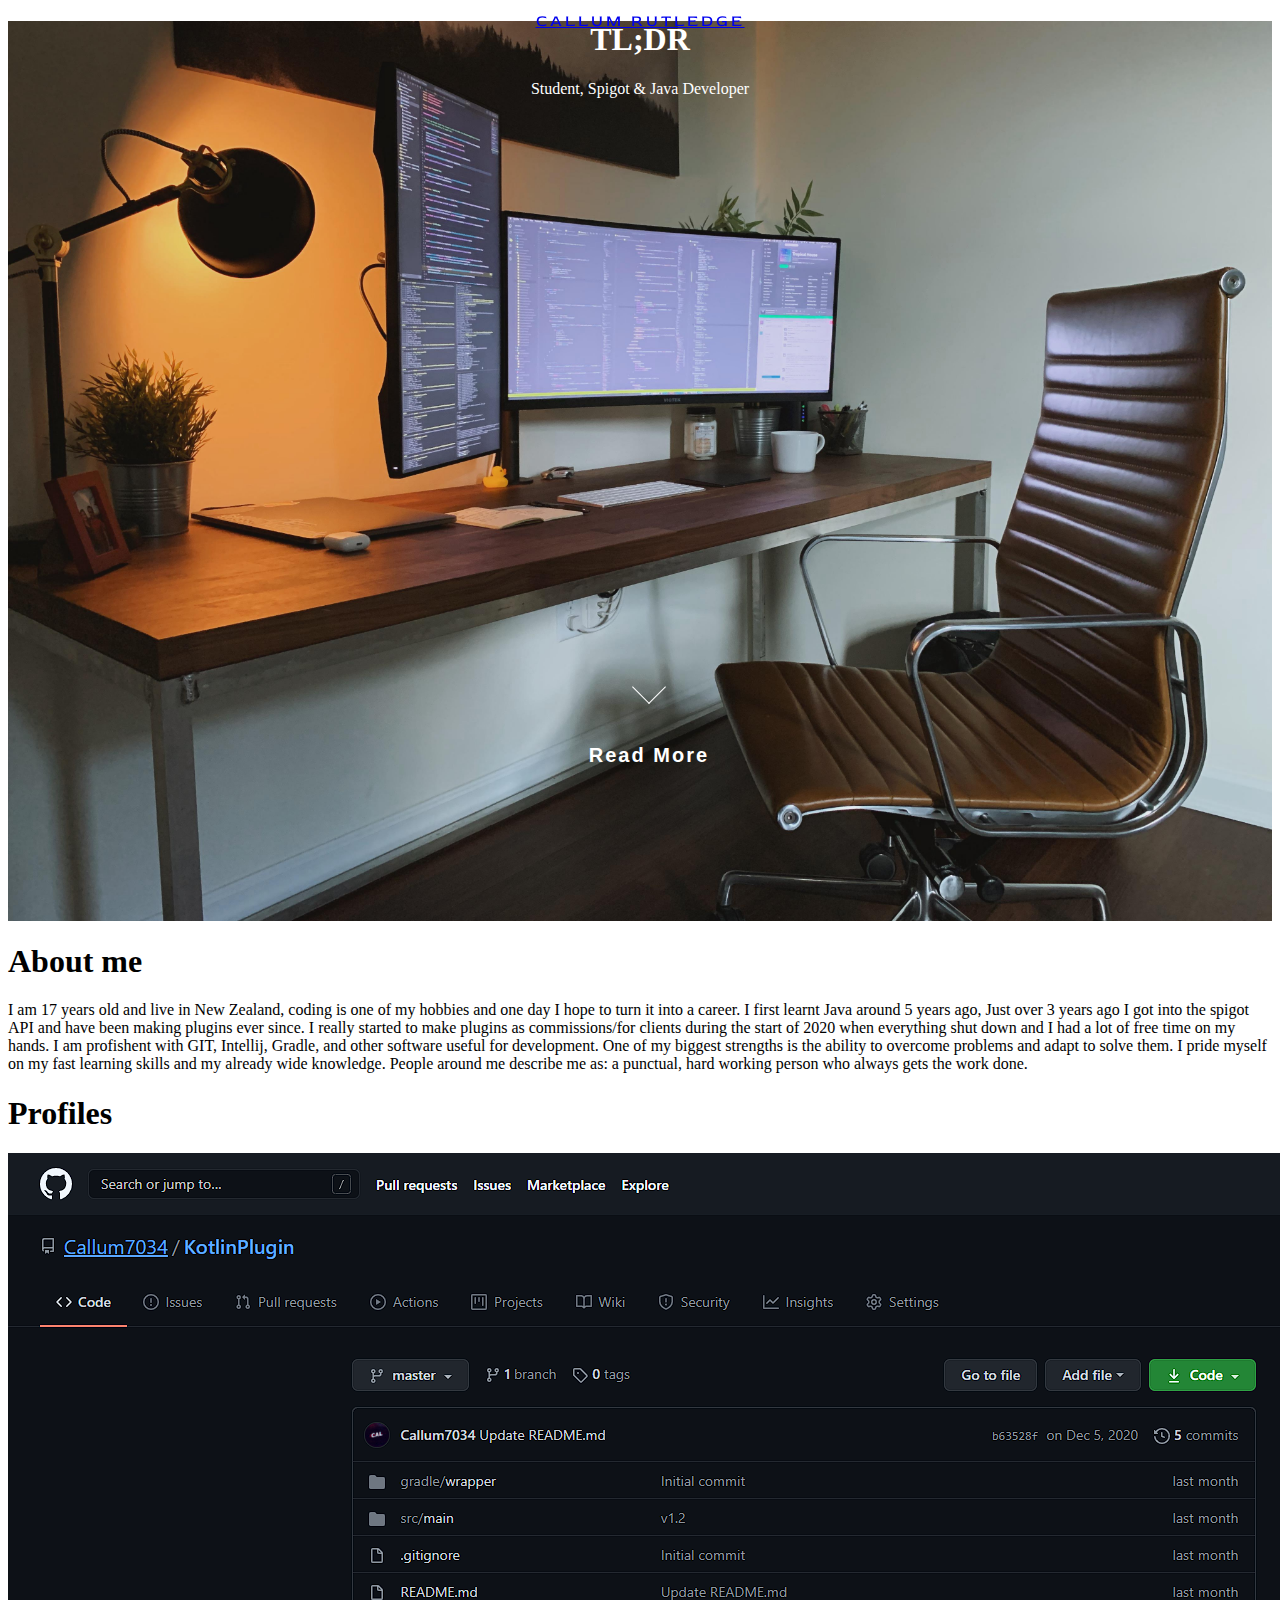
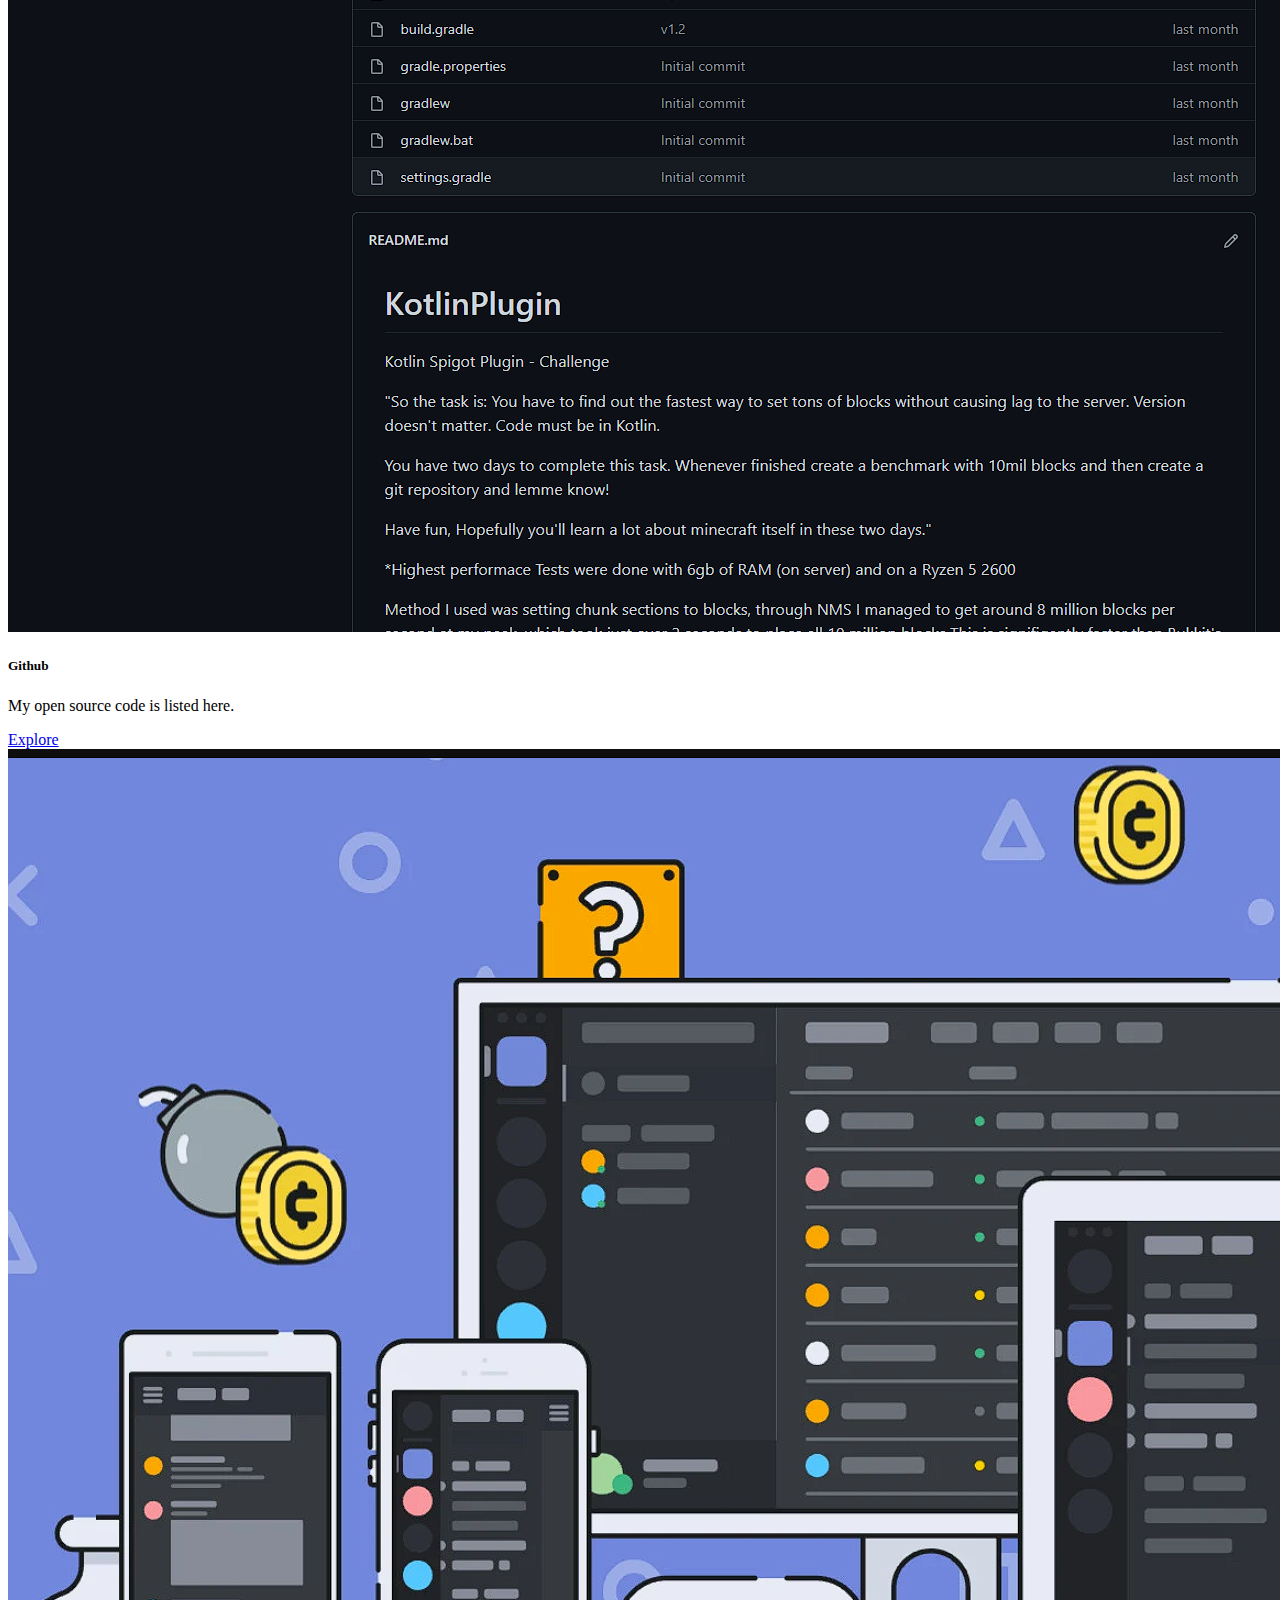
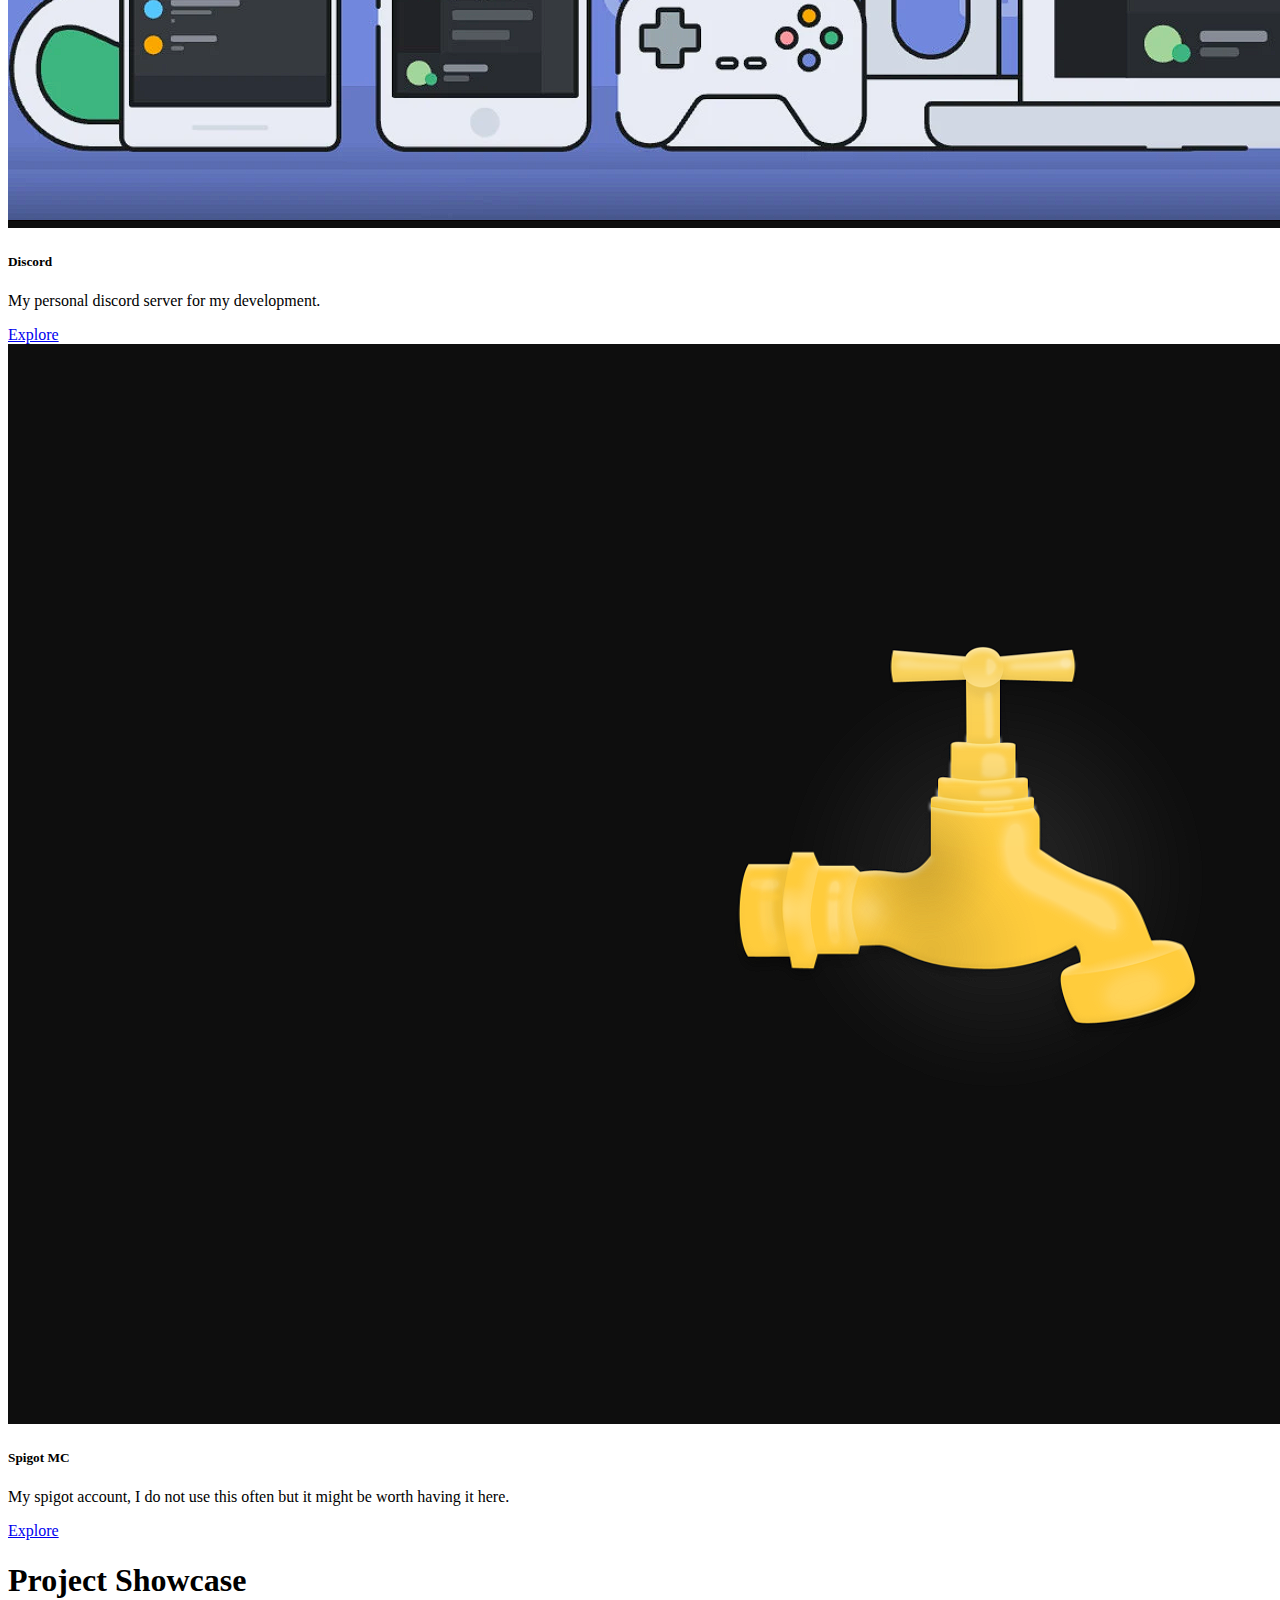
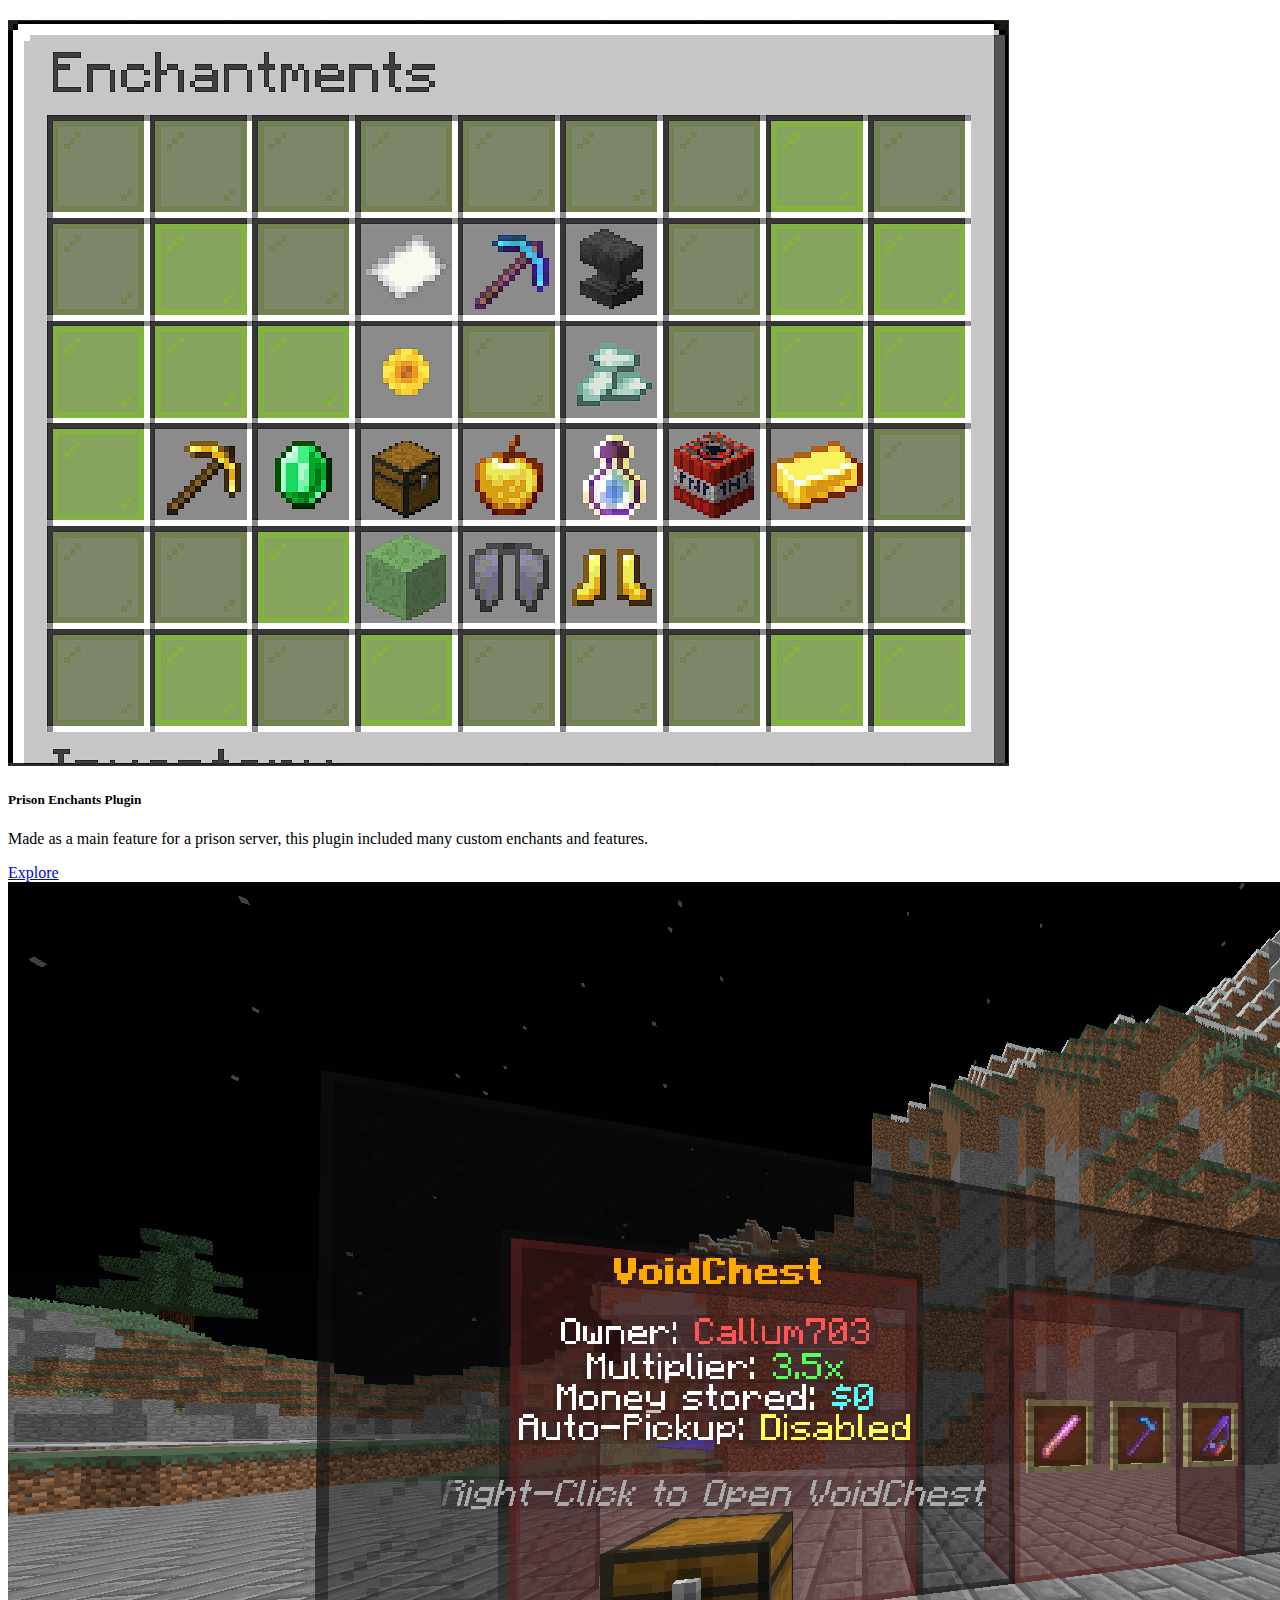
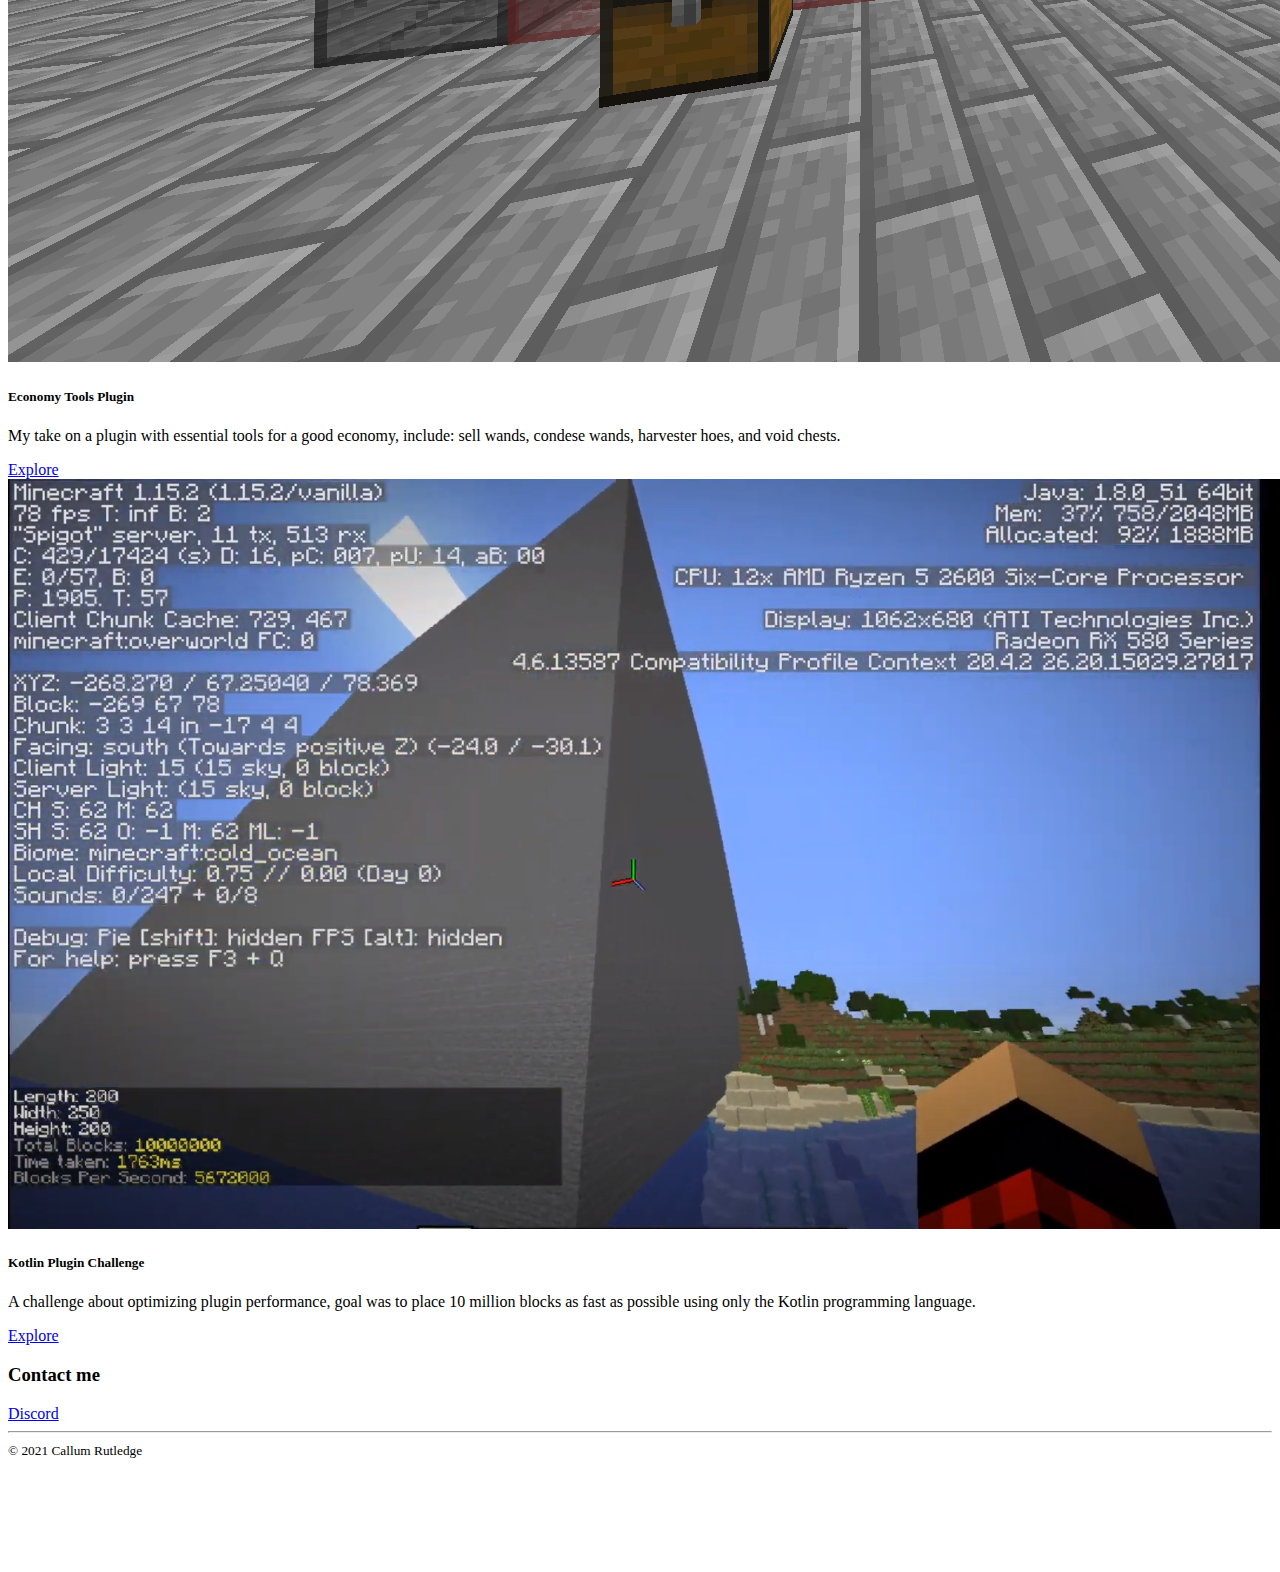
==== commit 7732b30b: "Merge branch 'master' of https://github.com/Callum7034/callum7034.github.io" ====
--- a/index.html
+++ b/index.html
@@ -69,7 +69,7 @@
       </div>
 		<div class="col-md-4">
         <div class="card">
-          <img src="imgs/discord.png" class="card-img-top" alt="...">
+          <img src="imgs/discord.PNG" class="card-img-top" alt="...">
           <div class="card-body">
             <h5 class="card-title">Discord</h5>
             <p class="card-text">My personal discord server for my development.</p>
@@ -79,7 +79,7 @@
       </div>
 		<div class="col-md-4">
         <div class="card">
-          <img src="imgs/spgiot.png" class="card-img-top" alt="...">
+          <img src="imgs/spgiot.PNG" class="card-img-top" alt="...">
           <div class="card-body">
             <h5 class="card-title">Spigot MC</h5>
             <p class="card-text">My spigot account, I do not use this often but it might be worth having it here.</p>
